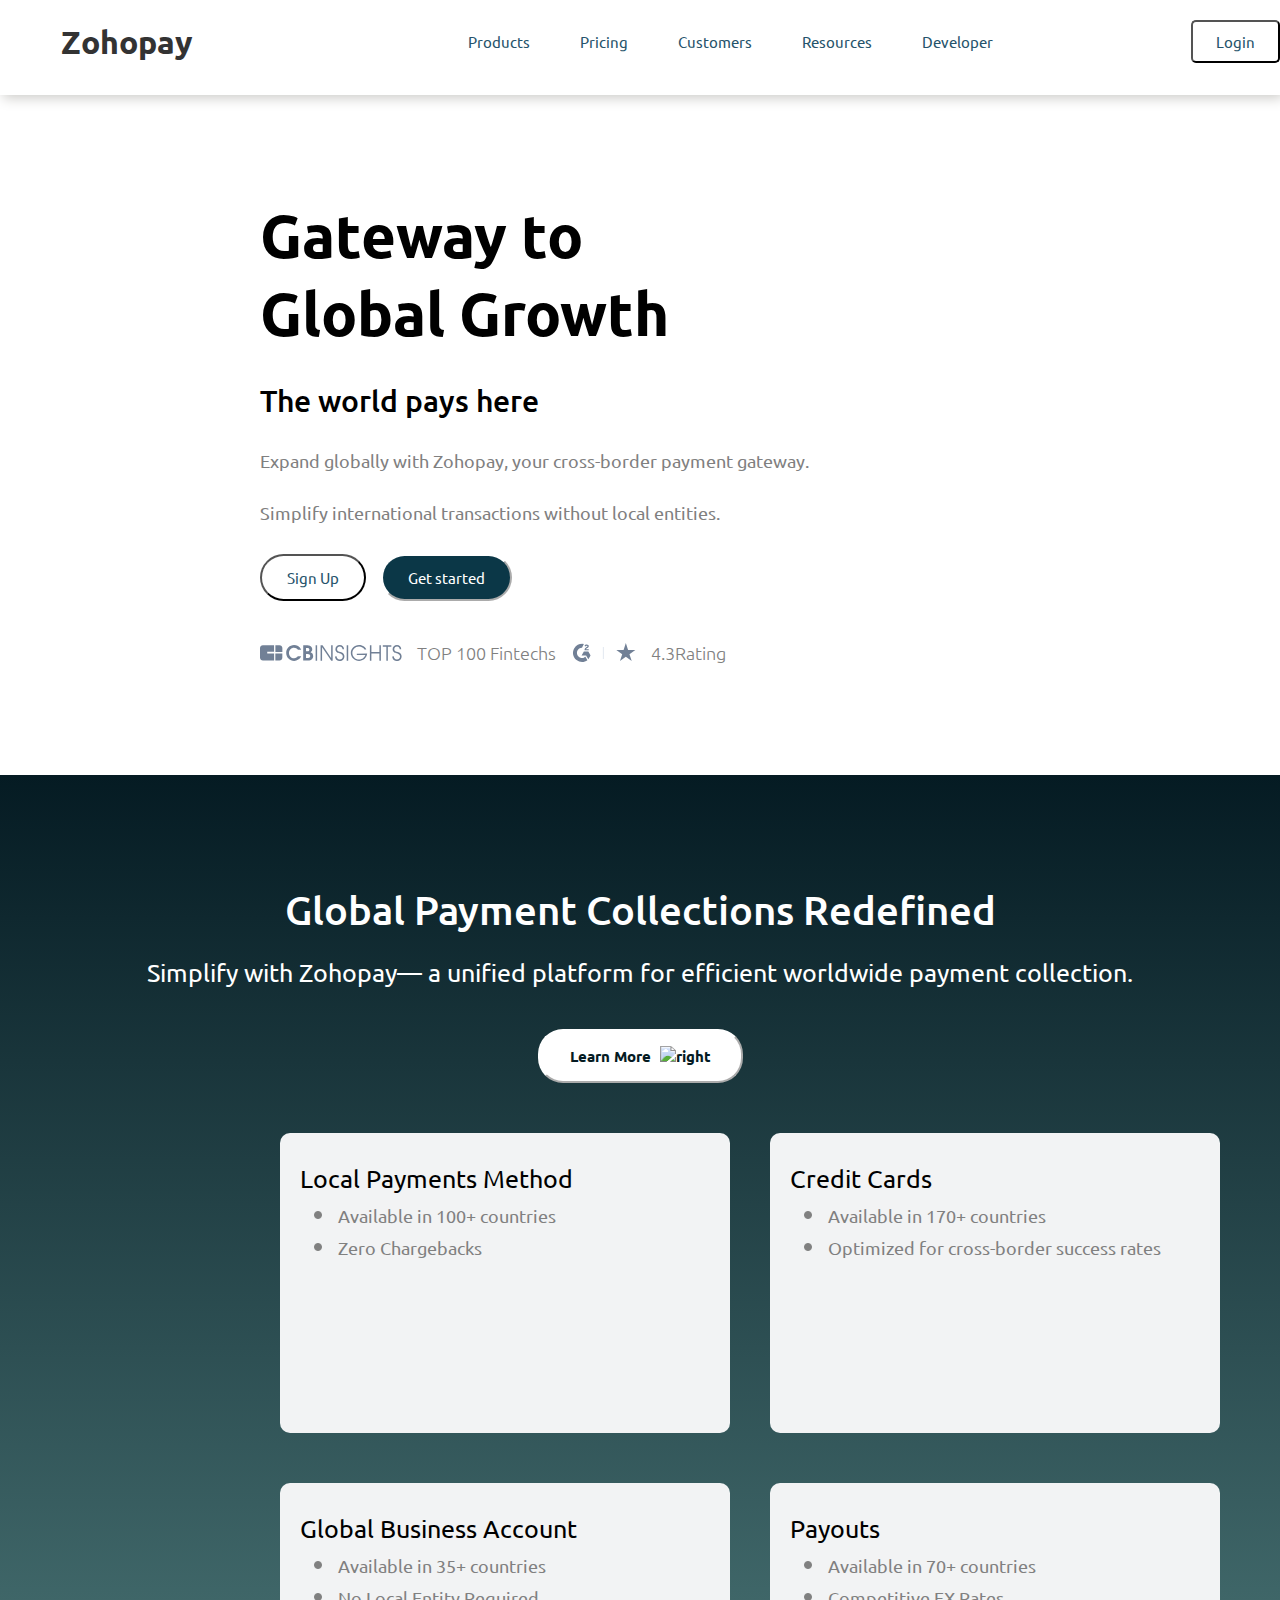
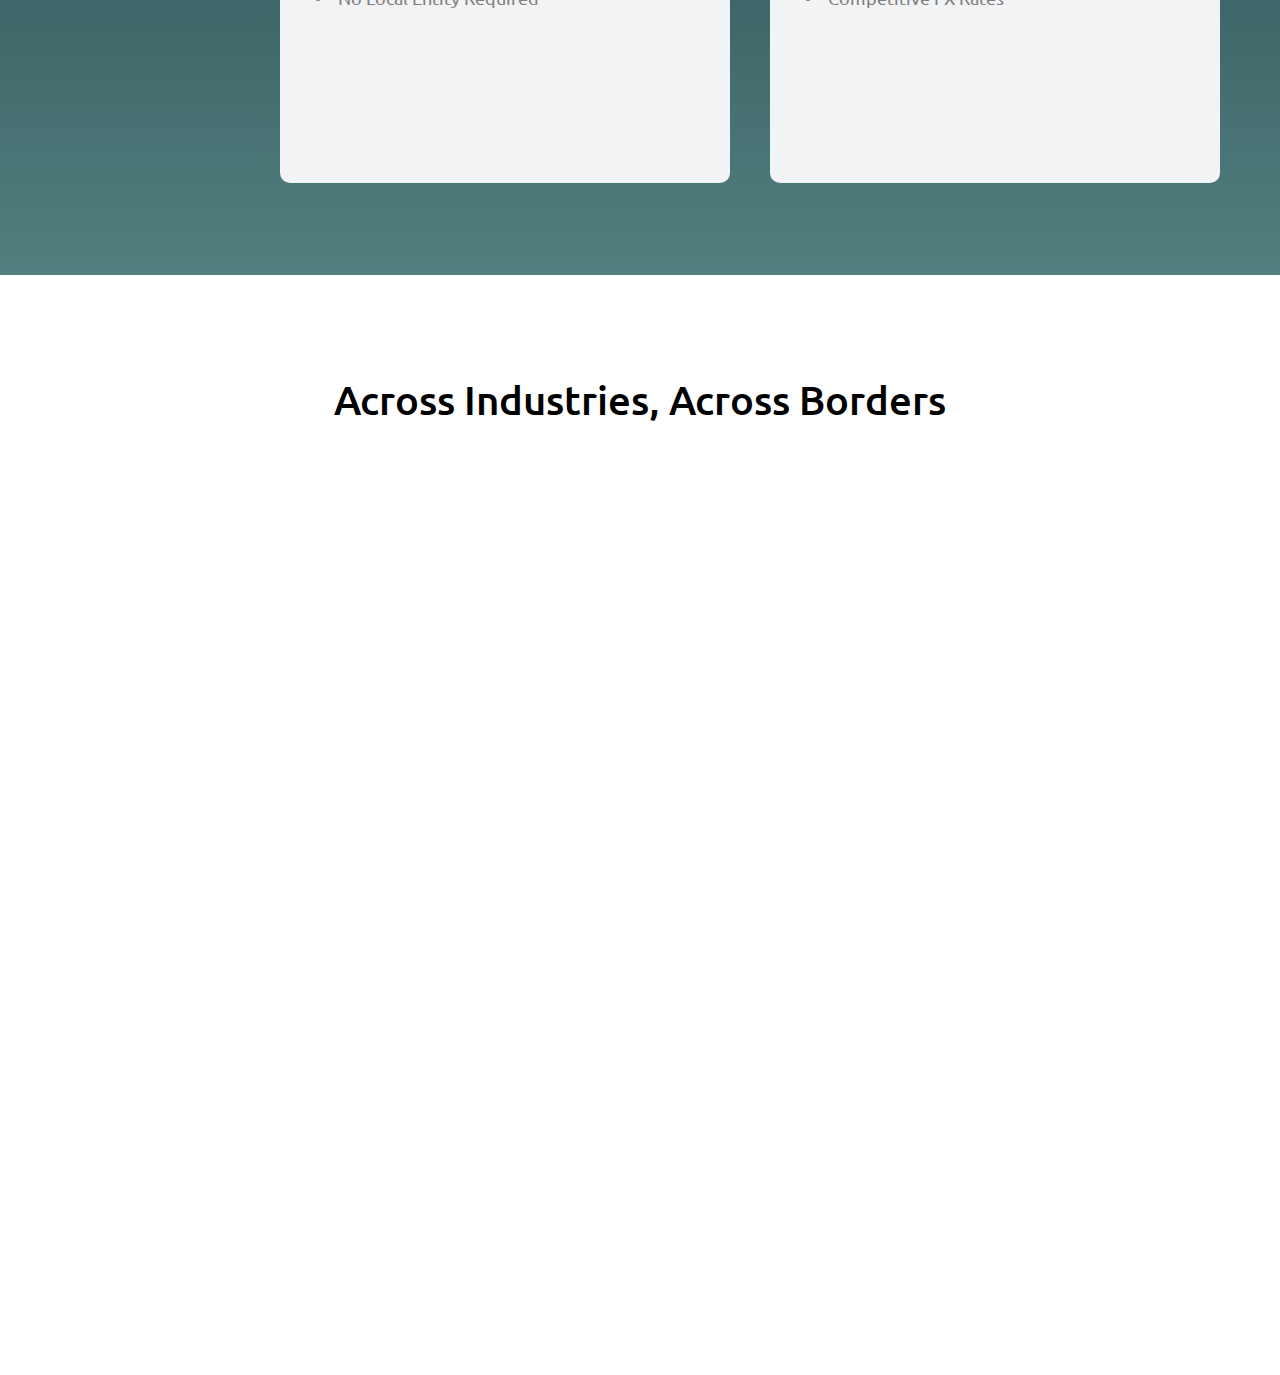
==== index.html @ bcb55368 "Second commit" ====
<!DOCTYPE html>
<html lang="en">
  <head>
    <meta charset="UTF-8" />
    <link rel="stylesheet" href="style.css" />
    <meta name="viewport" content="width=device-width, initial-scale=1.0" />
    <title>Zohopay</title>
    <link rel="icon" href="IMG/Zohopay.png" type="image/icon type" />
  </head>
  <body>
    <!-- navbar -->
    <div class="backgroundheaderindex">
      <div class="container navinline">
        <h1 class="logoname">Zohopay</h1>
        <ul class="navtext">
          <li class="nav_menu"><a href="#">Products</a></li>
          <li class="nav_menu"><a href="#">Pricing</a></li>
          <li class="nav_menu"><a href="Customers.html">Customers</a></li>
          <li class="nav_menu"><a href="#">Resources</a></li>
          <li class="nav_menu"><a href="#">Developer</a></li>
        </ul>
        <div class="aligningbutton">
          <div class="btn-text-center">
            <button type="button" class="loginbutton">Login</button>
          </div>
        </div>
        <div class="aligningcontact">
          <div class="btn-text-center">
            <button type="button" class="contactus1">Contact Us</button>
          </div>
        </div>
      </div>
    </div>
    <!-- hero section  -->
    <div class="heroalign1">
      <div class="mm">
        <div>
          <h1 class="ff">
            Gateway to <br />
            Global Growth
          </h1>
          <div><h3 class="yy">The world pays here</h3></div>
          <div>
            <h3 class="ss">
              Expand globally with Zohopay, your cross-border payment gateway.
            </h3>
          </div>
          <div>
            <h3 class="ss">
              Simplify international transactions without local entities.
            </h3>
          </div>
          <div class="ee">
            <div class="btn-text-center">
              <button type="button" class="loginbutton1">Sign Up</button>
            </div>
            <div class="btn-text-center" id="tt">
              <button type="button" class="contactus2">Get started</button>
            </div>
          </div>
          <div class="rr">
            <img src="IMG/CBI.svg" alt="imagecbi" />
            <h2 class="ll">TOP 100 Fintechs</h2>
            <img src="IMG/star.svg" alt="image" />
            <h5 class="ll">4.3Rating</h5>
          </div>
        </div>
      </div>
    </div>

    <!-- Second page  -->
    <div class="lo">
      <div class="op">
        <h3 class="yy1">Global Payment Collections Redefined</h3>
      </div>
      <div class="op1">
        <h3 class="yy2">
          Simplify with Zohopay— a unified platform for efficient worldwide
          payment collection.
        </h3>
      </div>
      <div class="btn-text-center op2">
        <button type="button" class="contactus3">
          Learn More
          <img
            src="IMG/Right.png"
            alt="right"
            width="12px"
            height="10px"
            style="padding-left: 5px"
          />
        </button>
      </div>
      <div class="mn">
        <div class="qw">
          <h2 class="yt">Local Payments Method</h2>
          <ul class="ds">
            <li class="ss1">
              <img src="IMG/dot.png" alt="dot" width="16px" height="16px" />
              &nbsp;&nbsp;Available in 100+ countries
            </li>
            <li class="ss1">
              <img
                src="IMG/dot.png"
                alt="dot"
                width="16px"
                height="16px"
              />&nbsp;&nbsp;&nbsp;Zero Chargebacks
            </li>
          </ul>
        </div>
        <div class="qw1">
          <h2 class="yt">Credit Cards</h2>
          <ul class="ds">
            <li class="ss1">
              <img src="IMG/dot.png" alt="dot" width="16px" height="16px" />
              &nbsp;&nbsp;Available in 170+ countries
            </li>
            <li class="ss1">
              <img
                src="IMG/dot.png"
                alt="dot"
                width="16px"
                height="16px"
              />&nbsp;&nbsp;&nbsp;Optimized for cross-border success rates
            </li>
          </ul>
        </div>
      </div>
      <div class="mn">
        <div class="qw">
          <h2 class="yt">Global Business Account</h2>
          <ul class="ds">
            <li class="ss1">
              <img src="IMG/dot.png" alt="dot" width="16px" height="16px" />
              &nbsp;&nbsp;Available in 35+ countries
            </li>
            <li class="ss1">
              <img
                src="IMG/dot.png"
                alt="dot"
                width="16px"
                height="16px"
              />&nbsp;&nbsp;&nbsp;No Local Entity Required
            </li>
          </ul>
        </div>
        <div class="qw1">
          <h2 class="yt">Payouts</h2>
          <ul class="ds">
            <li class="ss1">
              <img src="IMG/dot.png" alt="dot" width="16px" height="16px" />
              &nbsp;&nbsp;Available in 70+ countries
            </li>
            <li class="ss1">
              <img
                src="IMG/dot.png"
                alt="dot"
                width="16px"
                height="16px"
              />&nbsp;&nbsp;&nbsp;Competitive FX Rates
            </li>
          </ul>
        </div>
      </div>
    </div>
    <!-- Second page  -->
    <!-- third page  -->
    <div class="lo1">
      <div class="op3">
        <h3 class="yy3">Across Industries, Across Borders</h3>
      </div>
    </div>
  </body>
</html>
---- style.css ----
/* Including the fonts whcih are used in page */
@import url("https://fonts.googleapis.com/css2?family=Kode+Mono:wght@400..700&family=Poppins:ital,wght@0,100;0,200;0,300;0,400;0,500;0,600;0,700;0,800;0,900;1,100;1,200;1,300;1,400;1,500;1,600;1,700;1,800;1,900&family=Ubuntu:ital,wght@0,300;0,400;0,500;0,700;1,300;1,400;1,500;1,700&display=swap");
/* universal style  */
* {
  margin: 0px;
  padding: 0px;
  font-family: "Ubuntu", sans-serif;
}
.container {
  width: 95%;
  margin: auto;
}
/* Nav bar  */
.backgroundheader {
  background-color: #26536b;
  padding-left: 30px;
  padding-top: 20px;
  padding-bottom: 13px;
  padding-right: 30px;
}
.backgroundheaderindex {
  background-color: #ffffff;
  padding-left: 30px;
  padding-top: 20px;
  padding-bottom: 13px;
  padding-right: 30px;
  box-shadow: 3px 3px 12px #cccbc8;
}
.givecol {
  color: #6a859b;
}
.navinline {
  display: flex;
}
.logoname {
  color: #333333;
  padding-top: 2px;
}
.navtext {
  padding-left: 250px;
  margin-top: 11px;
  display: flex;
}
.nav_menu {
  display: inline;
  padding-left: 25px;
  padding-top: px;
  padding-bottom: 25px;
  padding-right: 25px;
  color: white;
}

a {
  color: #26536b;
  text-decoration: none;
  font-size: 15px;
}
a:hover {
  text-decoration: underline;
}
/* login button  */
.loginbutton {
  color: #26536b;
  padding-top: 10px;
  padding-bottom: 10px;
  font-size: 15px;
  border-color: bl;
  padding-left: 23px;
  padding-right: 23px;
  background-color: #ffffff;
  cursor: pointer;
  border-radius: 5px;
}
.loginbutton1 {
  color: #26536b;
  padding-top: 12px;
  padding-bottom: 12px;
  font-size: 15px;
  border-color: bl;
  padding-left: 25px;
  padding-right: 25px;
  background-color: #ffffff;
  cursor: pointer;
  border-radius: 25px;
}
.loginbutton:hover {
  background-color: #ffffff;
  color: #26536b;
}
.btn-text-center {
  text-align: center;
}
/* contact us button */
.contactus {
  color: white;
  padding-top: 10px;
  padding-bottom: 10px;
  font-size: 15px;
  border-color: #ffffff;
  padding-left: 23px;
  padding-right: 23px;
  background-image: linear-gradient(to right, #a5ea13, #2cadc6);
  cursor: pointer;
  border-radius: 5px;
}
.contactus1 {
  color: white;
  padding-top: 10px;
  padding-bottom: 10px;
  font-size: 15px;
  border-color: #ffffff;
  padding-left: 23px;
  padding-right: 23px;
  background-color: #0b3747;
  cursor: pointer;
  border-radius: 5px;
}
.contactus2 {
  color: white;
  padding-top: 12px;
  padding-bottom: 12px;
  font-size: 15px;
  border-color: #ffffff;
  padding-left: 25px;
  padding-right: 25px;
  background-color: #0b3747;
  cursor: pointer;
  border-radius: 25px;
}
.aligningbutton {
  margin-left: 15%;
}
.aligningcontact {
  padding-left: 10px;
}
/* hero page */
.heroalign {
  background-color: #0b3747;
  /* height: 400px; */
  width: 100%;
  display: flex;
  justify-content: space-evenly;
  padding-top: 100px;
}
.mm {
  margin-left: 80px;
  background-color: white;
  display: flex;
}
.ff {
  font-size: 60px;
  font-weight: 520;
}
.lo {
  height: 1100px;
  background-image: linear-gradient(#051b23, #527f7f);
  margin-top: 110px;
}
.lo1 {
  height: 1100px;
  background-image: white;
}
.yy {
  font-weight: 450;
  font-size: 30px;
  margin-top: 30px;
}
.yy1 {
  font-weight: 420;
  font-size: 40px;
  text-align: center;
  color: white;
}
.yy3 {
  font-weight: 420;
  font-size: 40px;
  text-align: center;
  color: 051b23;
}
.yy2 {
  font-weight: 400;
  font-size: 25px;
  text-align: center;
  color: white;
}
.op {
  margin-top: 30px;
  padding-top: 110px;
  height: 50px;
}
.op1 {
  padding-top: 22px;
  height: 50px;
}
.op2 {
  margin-top: 22px;
}
.op3 {
  padding-top: 100px;
  height: 50px;
}
.contactus3 {
  color: #051b23;
  padding-top: 15px;
  padding-bottom: 15px;
  font-size: 15px;
  border-color: #ffffff;
  padding-left: 30px;
  padding-right: 30px;
  background-color: white;
  font-weight: 600;
  cursor: pointer;
  border-radius: 25px;
}
.ss {
  font-weight: 400;
  font-size: 18px;
  margin-top: 30px;
  color: grey;
}

.ee {
  display: flex;
  margin-top: 30px;
}
.rr {
  display: flex;
  margin-top: 40px;
}
#tt {
  margin-left: 15px;
}
.ll {
  font-weight: 300;
  font-size: 18px;
  margin-left: 15px;
  margin-right: 15px;
  color: grey;
}

.heroalign1 {
  background-color: white;
  margin-top: 100px;
  margin-left: 180px;
  margin-right: 200px;
}

#herotext {
  font-size: 40px;
  color: white;
  font-weight: 500;
}
#herotext1 {
  font-size: 40px;
  color: black;
  font-weight: 500;
}
#heronext {
  font-size: 20px;
  color: white;

  font-weight: 300;
}
.Apibutton {
  color: #26536b;
  padding-top: 10px;
  padding-bottom: 10px;
  font-size: 15px;
  border-color: #ffffff;
  /* border-radius: 2px;
  border-color: white; */
  padding-left: 23px;
  padding-right: 23px;
  background-color: white;
  cursor: pointer;
  border-radius: 5px;
}
.hero2 {
  background-color: EDF8FC;
}
.qw {
  height: 300px;
  width: 450px;
  margin-left: 280px;
  background-color: #f2f3f4;
  border-radius: 10px;
}
.qw1 {
  height: 300px;
  width: 450px;
  margin-left: 40px;
  background-color: #f2f3f4;
  border-radius: 10px;
}
.yt {
  margin-left: 20px;
  padding-top: 30px;
  font-weight: 400;
  font-size: 25px;
}
.ds {
  padding-left: 30px;
  list-style-type: none;
}
.ss1 {
  font-weight: 400;
  font-size: 18px;
  margin-top: 10px;
  color: grey;
}
.mn {
  margin-top: 50px;
  display: flex;
}
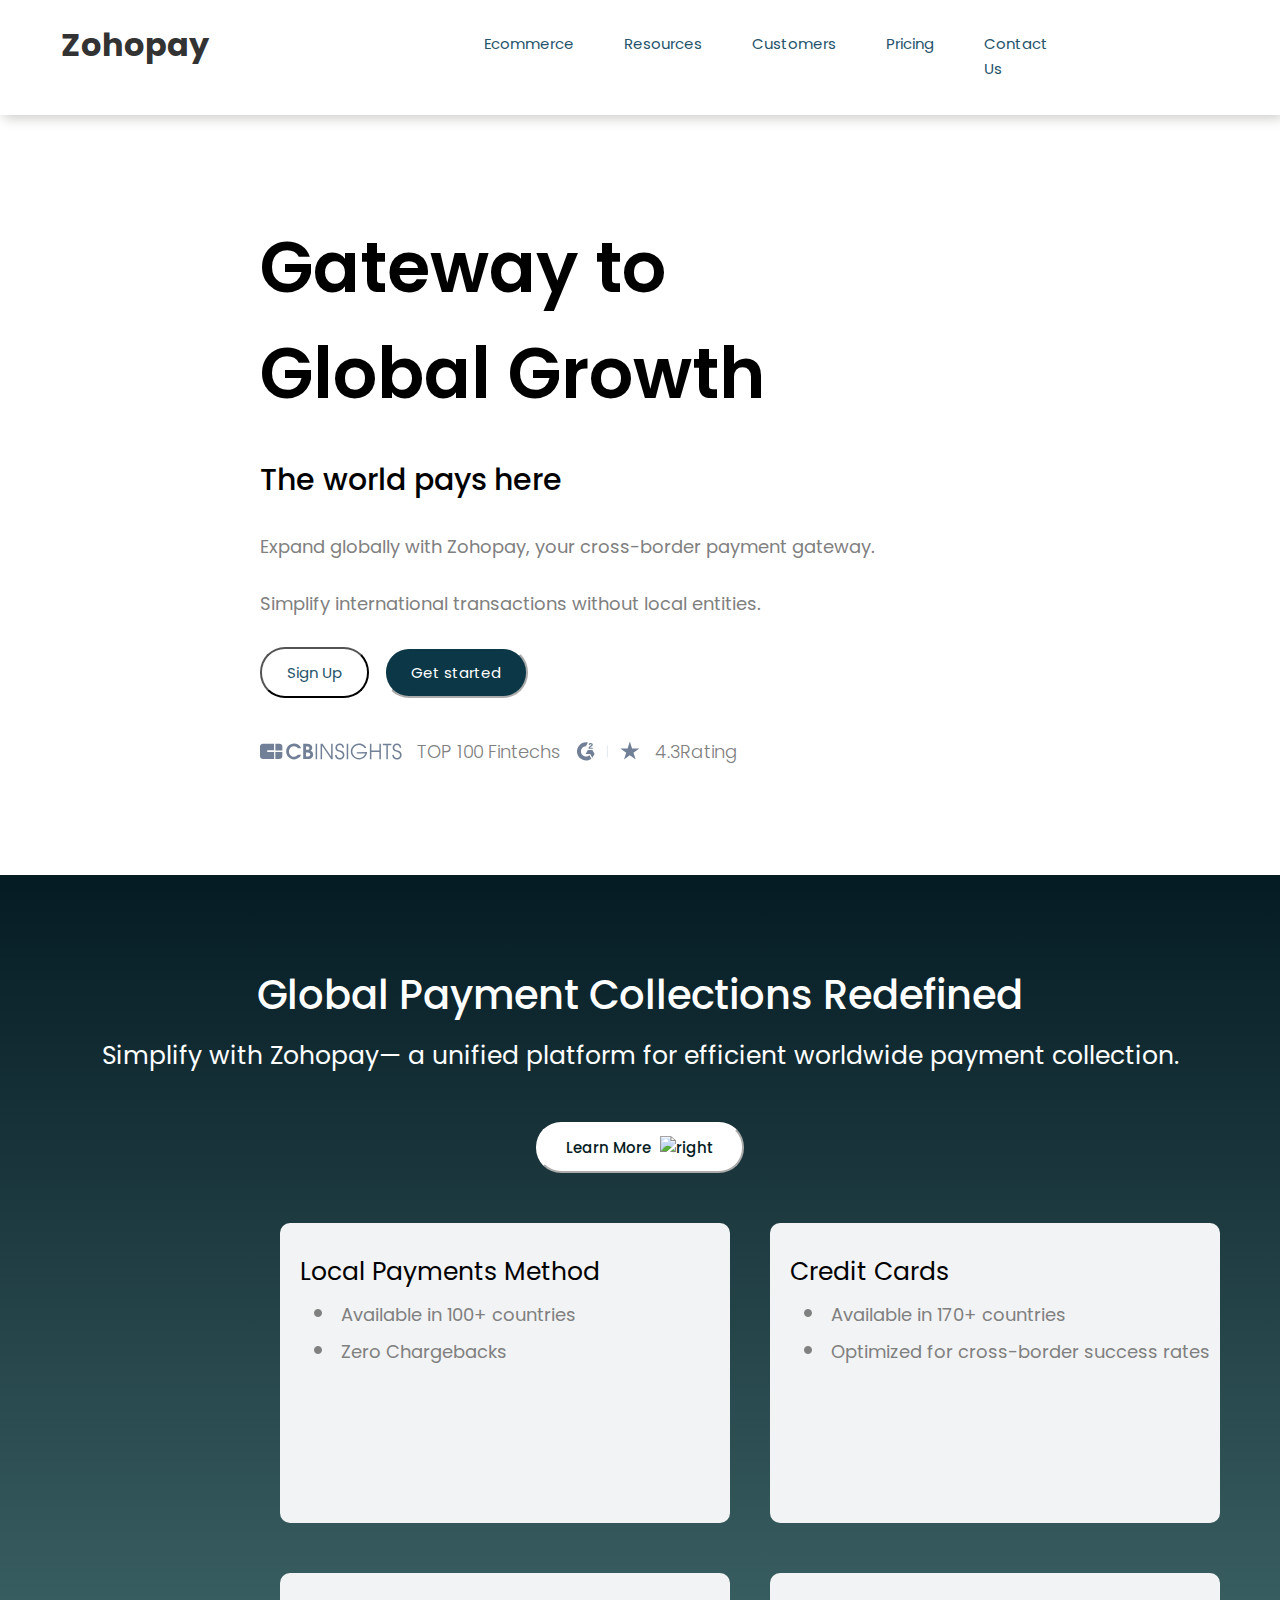
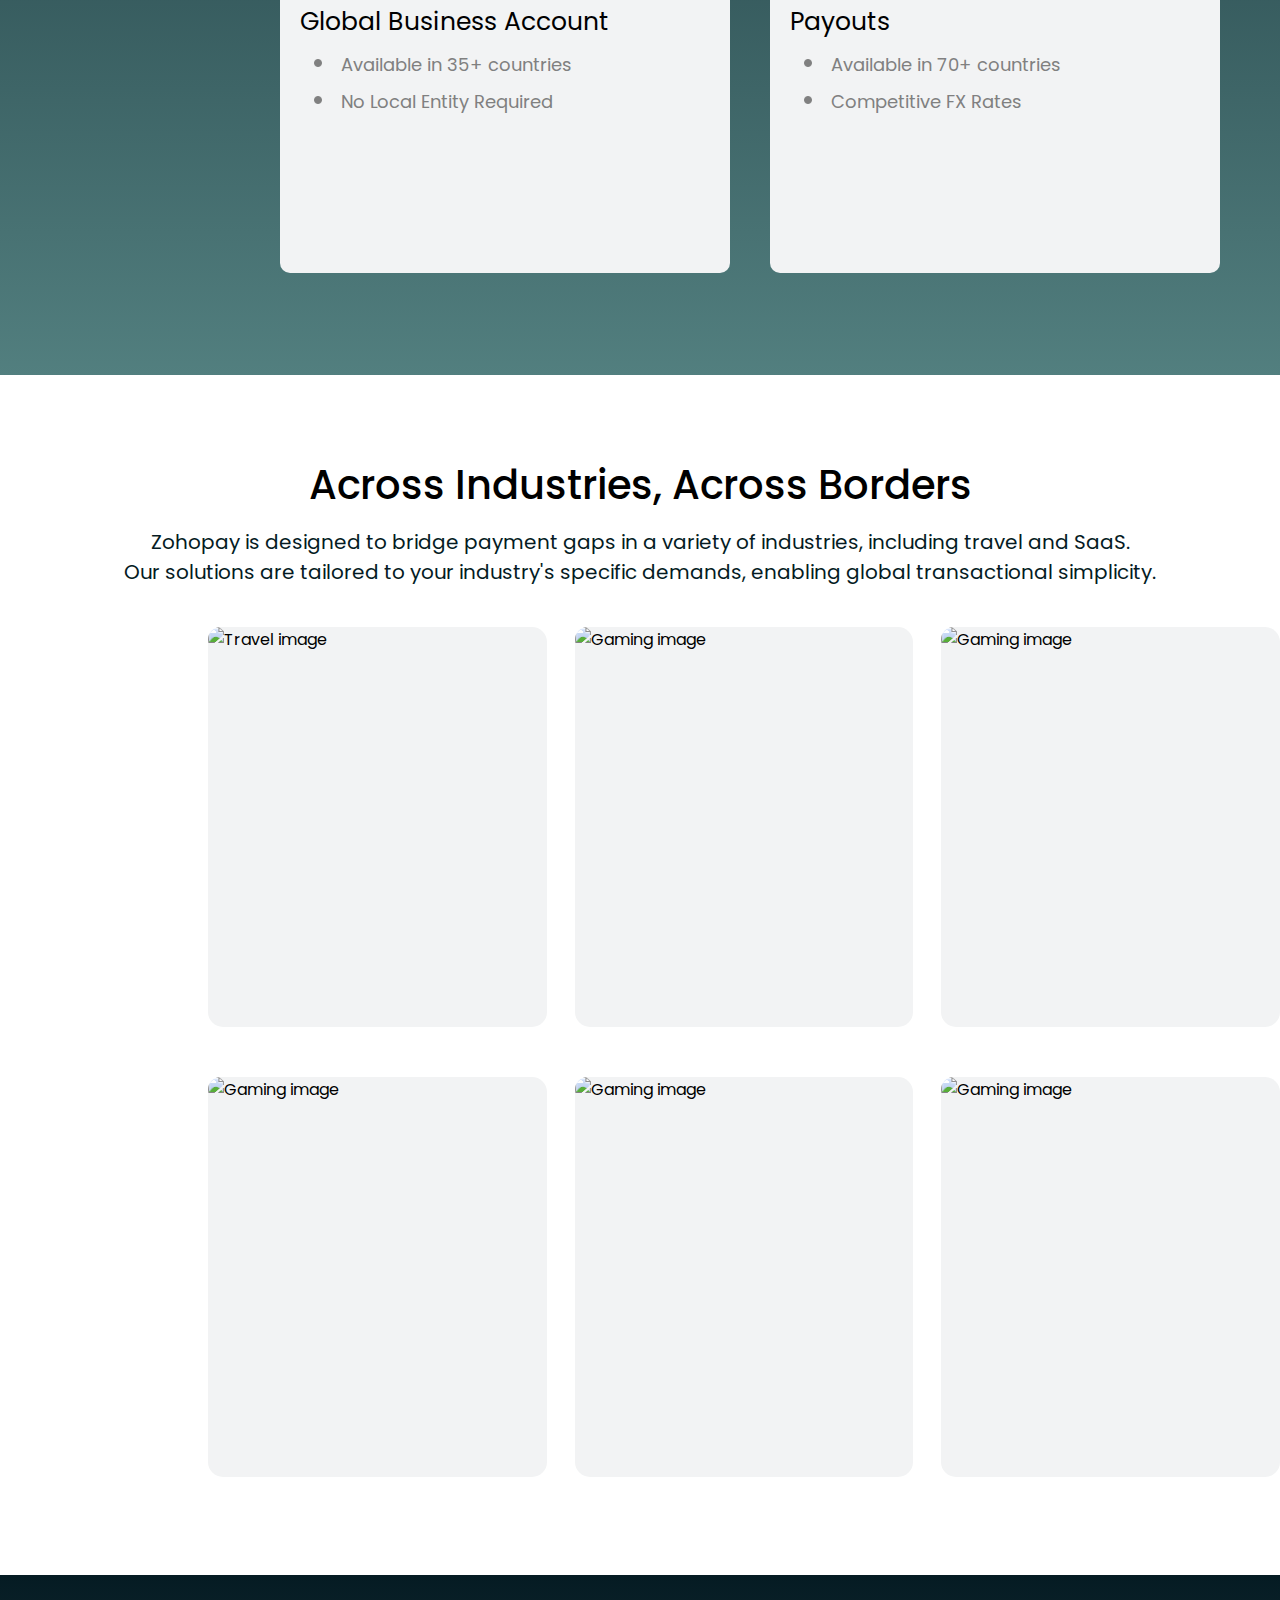
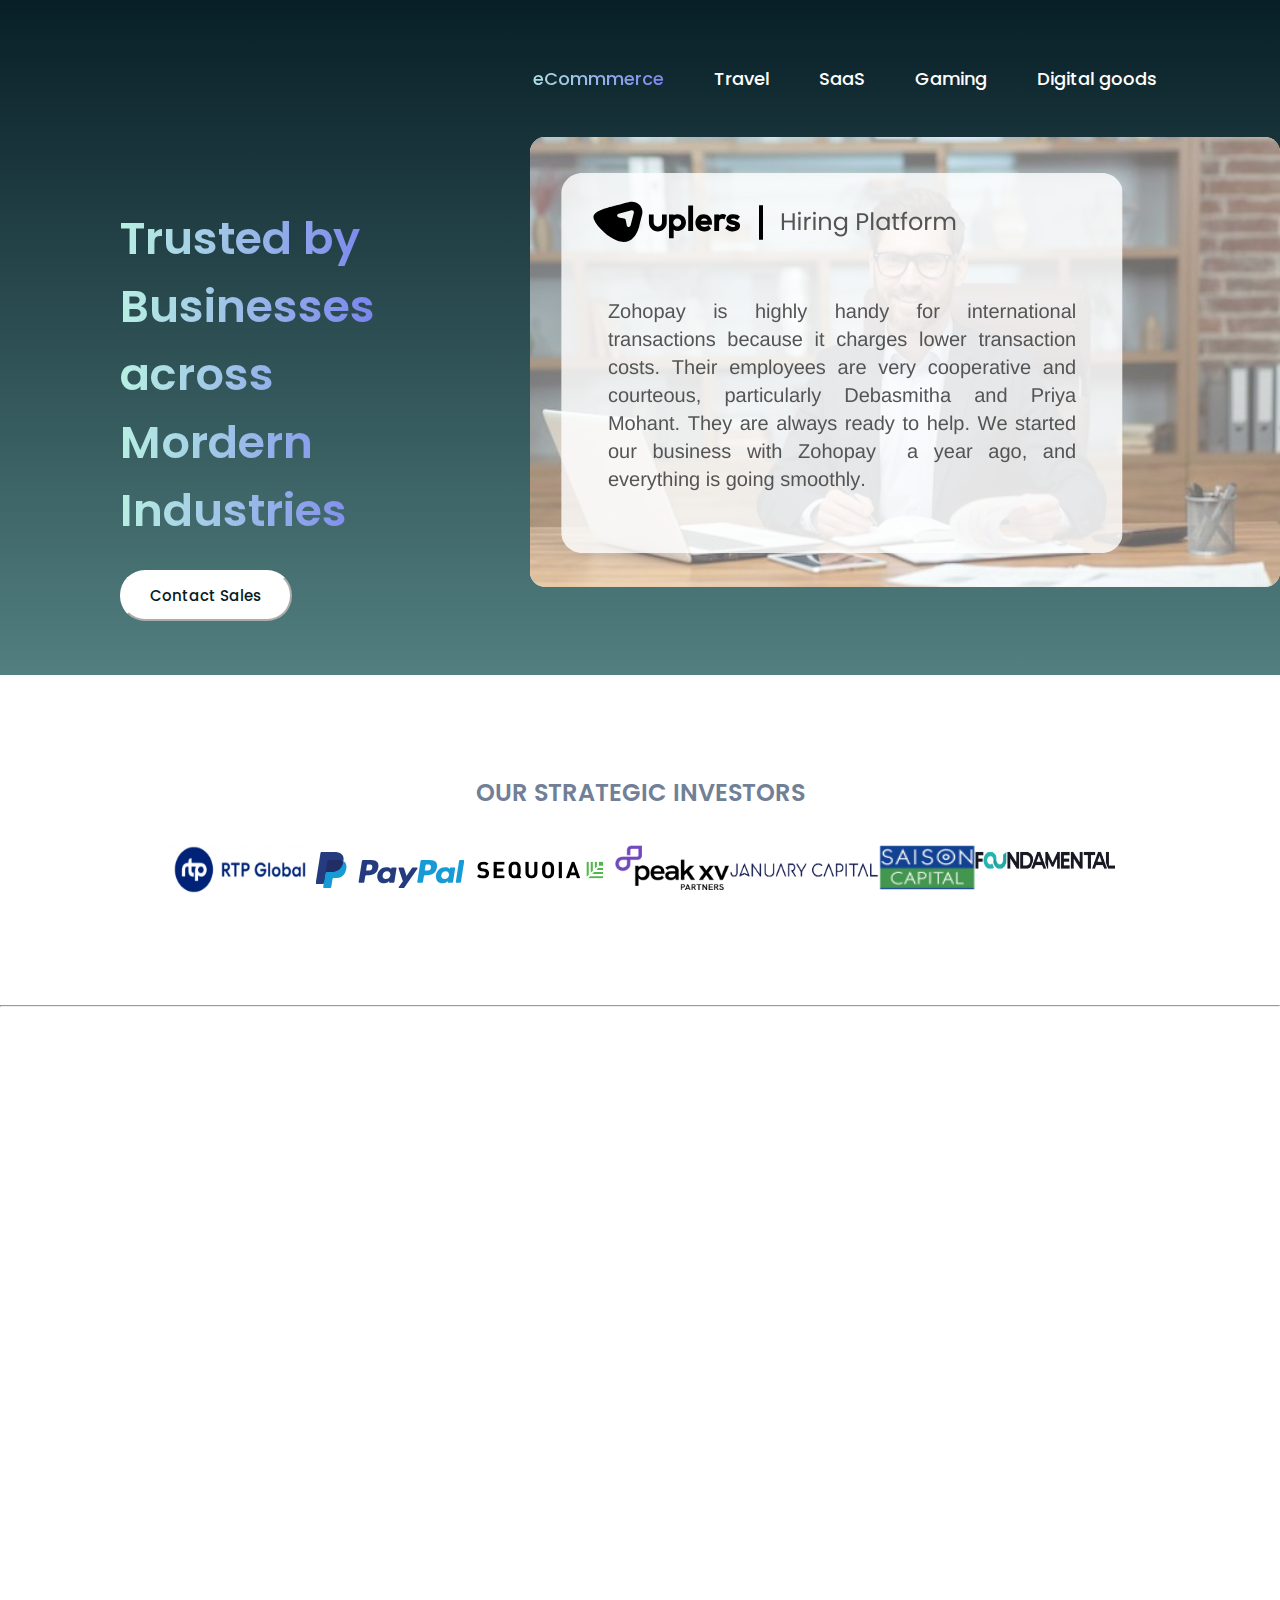
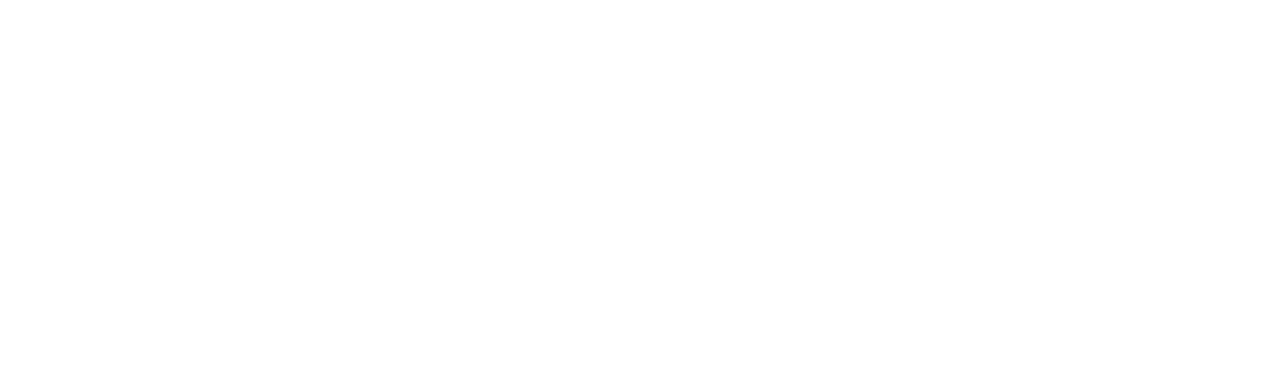
==== commit d70f3dde: "Last to footer update" ====
--- a/index.html
+++ b/index.html
@@ -2,9 +2,11 @@
 <html lang="en">
   <head>
     <meta charset="UTF-8" />
+    <!-- adding style sheet  -->
     <link rel="stylesheet" href="style.css" />
     <meta name="viewport" content="width=device-width, initial-scale=1.0" />
     <title>Zohopay</title>
+    <!-- adding icon to the title  -->
     <link rel="icon" href="IMG/Zohopay.png" type="image/icon type" />
   </head>
   <body>
@@ -13,24 +15,20 @@
       <div class="container navinline">
         <h1 class="logoname">Zohopay</h1>
         <ul class="navtext">
-          <li class="nav_menu"><a href="#">Products</a></li>
+          <li class="nav_menu"><a href="#">Ecommerce</a></li>
+          <li class="nav_menu"><a href="#">Resources</a></li>
+          <li class="nav_menu"><a href="Customers.html">Customers</a></li>
           <li class="nav_menu"><a href="#">Pricing</a></li>
-          <li class="nav_menu"><a href="Customers.html">Customers</a></li>
-          <li class="nav_menu"><a href="#">Resources</a></li>
-          <li class="nav_menu"><a href="#">Developer</a></li>
+          <li class="nav_menu"><a href="#">Contact Us</a></li>
         </ul>
         <div class="aligningbutton">
           <div class="btn-text-center">
-            <button type="button" class="loginbutton">Login</button>
-          </div>
-        </div>
-        <div class="aligningcontact">
-          <div class="btn-text-center">
-            <button type="button" class="contactus1">Contact Us</button>
-          </div>
-        </div>
-      </div>
-    </div>
+            <button type="button" class="loginbutton">LOGIN</button>
+          </div>
+        </div>
+      </div>
+    </div>
+    <!-- navbar  -->
     <!-- hero section  -->
     <div class="heroalign1">
       <div class="mm">
@@ -67,7 +65,7 @@
         </div>
       </div>
     </div>
-
+    <!-- hero section  -->
     <!-- Second page  -->
     <div class="lo">
       <div class="op">
@@ -91,6 +89,7 @@
           />
         </button>
       </div>
+      <!-- first card  -->
       <div class="mn">
         <div class="qw">
           <h2 class="yt">Local Payments Method</h2>
@@ -109,6 +108,7 @@
             </li>
           </ul>
         </div>
+        <!-- second card  -->
         <div class="qw1">
           <h2 class="yt">Credit Cards</h2>
           <ul class="ds">
@@ -127,6 +127,7 @@
           </ul>
         </div>
       </div>
+      <!-- third card  -->
       <div class="mn">
         <div class="qw">
           <h2 class="yt">Global Business Account</h2>
@@ -145,6 +146,7 @@
             </li>
           </ul>
         </div>
+        <!-- fourth card  -->
         <div class="qw1">
           <h2 class="yt">Payouts</h2>
           <ul class="ds">
@@ -170,6 +172,113 @@
       <div class="op3">
         <h3 class="yy3">Across Industries, Across Borders</h3>
       </div>
+      <div class="op1">
+        <h3 class="yp2">
+          Zohopay is designed to bridge payment gaps in a variety of industries,
+          including travel and SaaS. <br />
+          Our solutions are tailored to your industry's specific demands,
+          enabling global transactional simplicity.
+        </h3>
+      </div>
+      <!-- 1st card  -->
+      <div class="mn1">
+        <div class="qw3">
+          <img
+            src="IMG/Travel.png"
+            alt="Travel image"
+            style="border-radius: 15px"
+          />
+        </div>
+        <!-- second card  -->
+        <div class="qw3">
+          <img
+            src="IMG/Gaming.png"
+            alt="Gaming image"
+            style="border-radius: 15px"
+          />
+        </div>
+        <!-- third card  -->
+        <div class="qw3">
+          <img
+            src="IMG/Girl.png"
+            alt="Gaming image"
+            style="border-radius: 15px"
+          />
+        </div>
+      </div>
+      <div class="mn1">
+        <div class="qw3">
+          <img
+            src="IMG/Phone.png"
+            alt="Gaming image"
+            style="border-radius: 15px"
+          />
+        </div>
+        <!-- second card  -->
+        <div class="qw3">
+          <img
+            src="IMG/Headphones.png"
+            alt="Gaming image"
+            style="border-radius: 15px"
+          />
+        </div>
+        <!-- third card  -->
+        <div class="qw3">
+          <img
+            src="IMG/Digital.png"
+            alt="Gaming image"
+            style="border-radius: 15px"
+          />
+        </div>
+      </div>
+    </div>
+    <!-- third page -->
+    <!-- fourth page  -->
+    <div class="lo2">
+      <div class="klm">
+        <div class="pdme">
+          <h2 class="jjh gradient-text">Trusted by</h2>
+          <h2 class="jjh gradient-text">Businesses across</h2>
+          <h2 class="jjh gradient-text">Mordern Industries</h2>
+          <br />
+          <div id="tt1">
+            <button type="button" class="contactus3">Contact Sales</button>
+          </div>
+        </div>
+        <div>
+          <ul class="navtext1">
+            <li class="nav_menu1 gradient-text">eCommmerce</li>
+            <li class="nav_menu1">Travel</li>
+            <li class="nav_menu1">SaaS</li>
+            <li class="nav_menu1">Gaming</li>
+            <li class="nav_menu1">Digital goods</li>
+          </ul>
+          <div class="qw4">
+            <img
+              src="IMG/Subheading.png"
+              alt="Gaming image"
+              style="border-radius: 15px"
+            />
+          </div>
+        </div>
+      </div>
+    </div>
+
+    <!-- fourth page  -->
+    <div class="lo1">
+      <div class="yty">
+        <h2 class="trt">OUR STRATEGIC INVESTORS</h2>
+      </div>
+      <div class="tyu">
+        <img src="IMG/1..png" alt="first" width="150px" height="50px" />
+        <img src="IMG/2..svg" alt="second" width="150px" height="50px" />
+        <img src="IMG/3..svg" alt="third" width="150px" height="50px" />
+        <img src="IMG/4..png" alt="fourth" width="130px" height="45px" />
+        <img src="IMG/5..png" alt="fifth" width="150px" height="50px" />
+        <img src="IMG/6..png" alt="sixth" width="110px" height="45px" />
+        <img src="IMG/7..png" alt="seventh" width="140px" height="30px" />
+      </div>
+      <hr />
     </div>
   </body>
 </html>
--- a/style.css
+++ b/style.css
@@ -4,7 +4,7 @@
 * {
   margin: 0px;
   padding: 0px;
-  font-family: "Ubuntu", sans-serif;
+  font-family: "poppins", sans-serif;
 }
 .container {
   width: 95%;
@@ -22,7 +22,7 @@
   background-color: #ffffff;
   padding-left: 30px;
   padding-top: 20px;
-  padding-bottom: 13px;
+  padding-bottom: 9px;
   padding-right: 30px;
   box-shadow: 3px 3px 12px #cccbc8;
 }
@@ -34,19 +34,28 @@
 }
 .logoname {
   color: #333333;
-  padding-top: 2px;
+  padding-top: 1px;
 }
 .navtext {
   padding-left: 250px;
   margin-top: 11px;
   display: flex;
 }
+.navtext1 {
+  padding-left: 98px;
+  display: flex;
+}
 .nav_menu {
   display: inline;
-  padding-left: 25px;
-  padding-top: px;
-  padding-bottom: 25px;
-  padding-right: 25px;
+  padding: 0px 25px 25px 25px;
+  font-weight: 400;
+  color: white;
+}
+.nav_menu1 {
+  display: inline;
+  padding: 0px 25px 0px 25px;
+  font-weight: 500;
+  font-size: 18px;
   color: white;
 }
 
@@ -56,17 +65,18 @@
   font-size: 15px;
 }
 a:hover {
-  text-decoration: underline;
+  text-decoration: none;
+  color: grey;
 }
 /* login button  */
 .loginbutton {
   color: #26536b;
-  padding-top: 10px;
-  padding-bottom: 10px;
+  padding-top: 8px;
+  padding-bottom: 8px;
   font-size: 15px;
   border-color: bl;
-  padding-left: 23px;
-  padding-right: 23px;
+  padding-left: 20px;
+  padding-right: 20px;
   background-color: #ffffff;
   cursor: pointer;
   border-radius: 5px;
@@ -127,11 +137,20 @@
   cursor: pointer;
   border-radius: 25px;
 }
+.contactus3 {
+  color: #0b3747;
+  padding: 12px 25px 12px 5px;
+  font-size: 15px;
+  border-color: #ffffff;
+  background-color: white;
+  cursor: pointer;
+  border-radius: 25px;
+}
 .aligningbutton {
-  margin-left: 15%;
+  margin-left: 20%;
 }
 .aligningcontact {
-  padding-left: 10px;
+  padding-left: 15px;
 }
 /* hero page */
 .heroalign {
@@ -148,8 +167,8 @@
   display: flex;
 }
 .ff {
-  font-size: 60px;
-  font-weight: 520;
+  font-size: 70px;
+  font-weight: 600;
 }
 .lo {
   height: 1100px;
@@ -157,7 +176,11 @@
   margin-top: 110px;
 }
 .lo1 {
-  height: 1100px;
+  height: 1200px;
+  background-image: white;
+}
+.lo2 {
+  height: 1200px;
   background-image: white;
 }
 .yy {
@@ -183,9 +206,15 @@
   text-align: center;
   color: white;
 }
+.yp2 {
+  font-weight: 400;
+  font-size: 20px;
+  text-align: center;
+  color: #051b23;
+}
 .op {
-  margin-top: 30px;
-  padding-top: 110px;
+  margin-top: 10px;
+  padding-top: 90px;
   height: 50px;
 }
 .op1 {
@@ -193,22 +222,22 @@
   height: 50px;
 }
 .op2 {
-  margin-top: 22px;
+  margin-top: 35px;
 }
 .op3 {
-  padding-top: 100px;
+  padding-top: 80px;
   height: 50px;
 }
 .contactus3 {
   color: #051b23;
-  padding-top: 15px;
-  padding-bottom: 15px;
-  font-size: 15px;
-  border-color: #ffffff;
-  padding-left: 30px;
-  padding-right: 30px;
+  padding-top: 12px;
+  padding-bottom: 12px;
+  font-size: 15px;
+  border-color: #ffffff;
+  padding-left: 28px;
+  padding-right: 28px;
   background-color: white;
-  font-weight: 600;
+  font-weight: 500;
   cursor: pointer;
   border-radius: 25px;
 }
@@ -230,6 +259,7 @@
 #tt {
   margin-left: 15px;
 }
+
 .ll {
   font-weight: 300;
   font-size: 18px;
@@ -292,6 +322,21 @@
   background-color: #f2f3f4;
   border-radius: 10px;
 }
+.qw3 {
+  height: 400px;
+  width: 350px;
+  margin-left: 28px;
+  background-color: #f2f3f4;
+  border-radius: 15px;
+}
+.qw4 {
+  height: 450px;
+  width: 750px;
+  margin-left: 120px;
+  margin-top: 45px;
+  background-color: #f2f3f4;
+  border-radius: 15px;
+}
 .yt {
   margin-left: 20px;
   padding-top: 30px;
@@ -312,3 +357,49 @@
   margin-top: 50px;
   display: flex;
 }
+.mn1 {
+  margin-top: 50px;
+  display: flex;
+  margin-left: 180px;
+}
+
+.lo2 {
+  height: 700px;
+  background-image: linear-gradient(#051b23, #527f7f);
+}
+.klm {
+  display: flex;
+  padding: 90px 0px 0px 0px;
+  margin-left: 120px;
+}
+.pdme {
+  padding-top: 140px;
+}
+.jjh {
+  font-size: 45px;
+  font-weight: 600;
+}
+.gradient-text {
+  background-image: linear-gradient(to right, #b8f0e3, #7275ef);
+  -webkit-background-clip: text;
+  background-clip: text;
+  color: transparent;
+}
+.lo1 {
+  height: 1200px;
+  background-image: white;
+}
+.yty {
+  text-align: center;
+  color: #718096;
+  margin-top: 100px;
+}
+.trt {
+  font-weight: 600;
+}
+.tyu {
+  display: flex;
+  justify-content: space-between;
+  margin: 35px 150px 110px 150px;
+  padding: 0px 15px 0px 15px;
+}
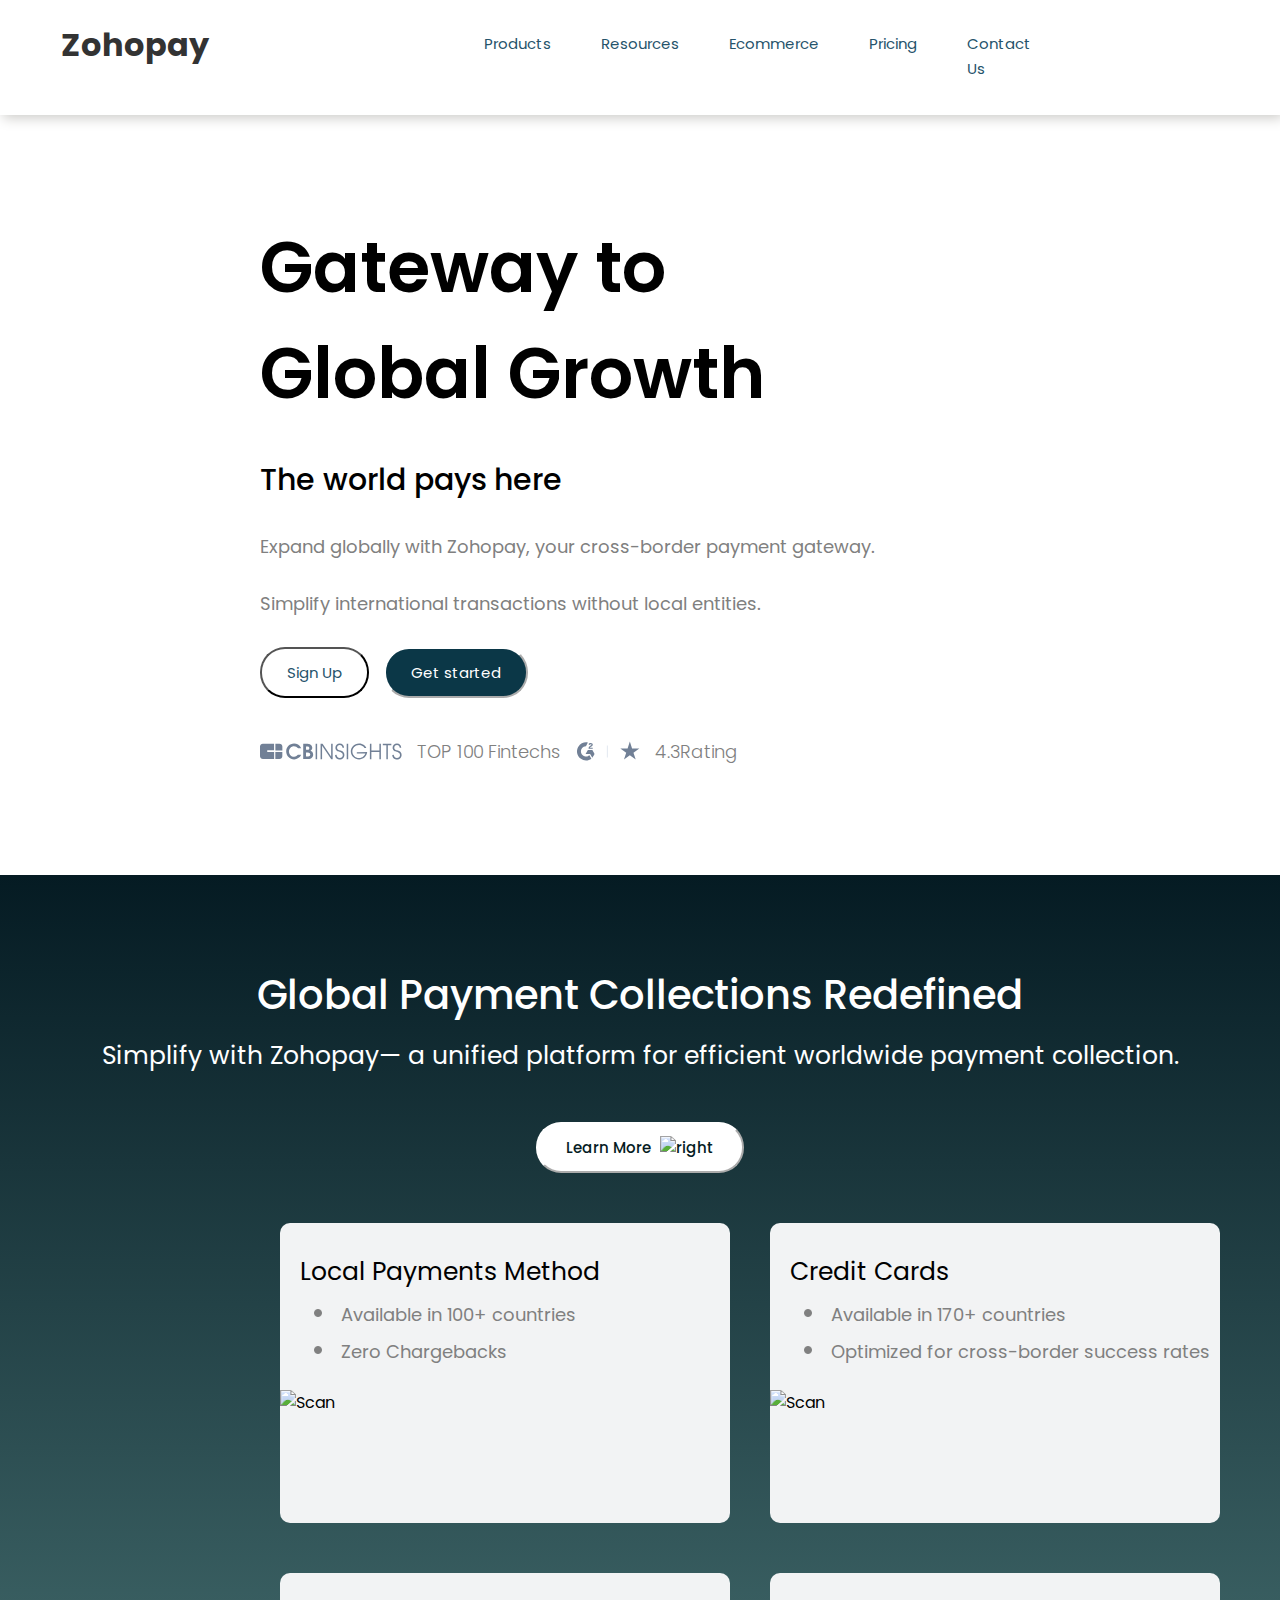
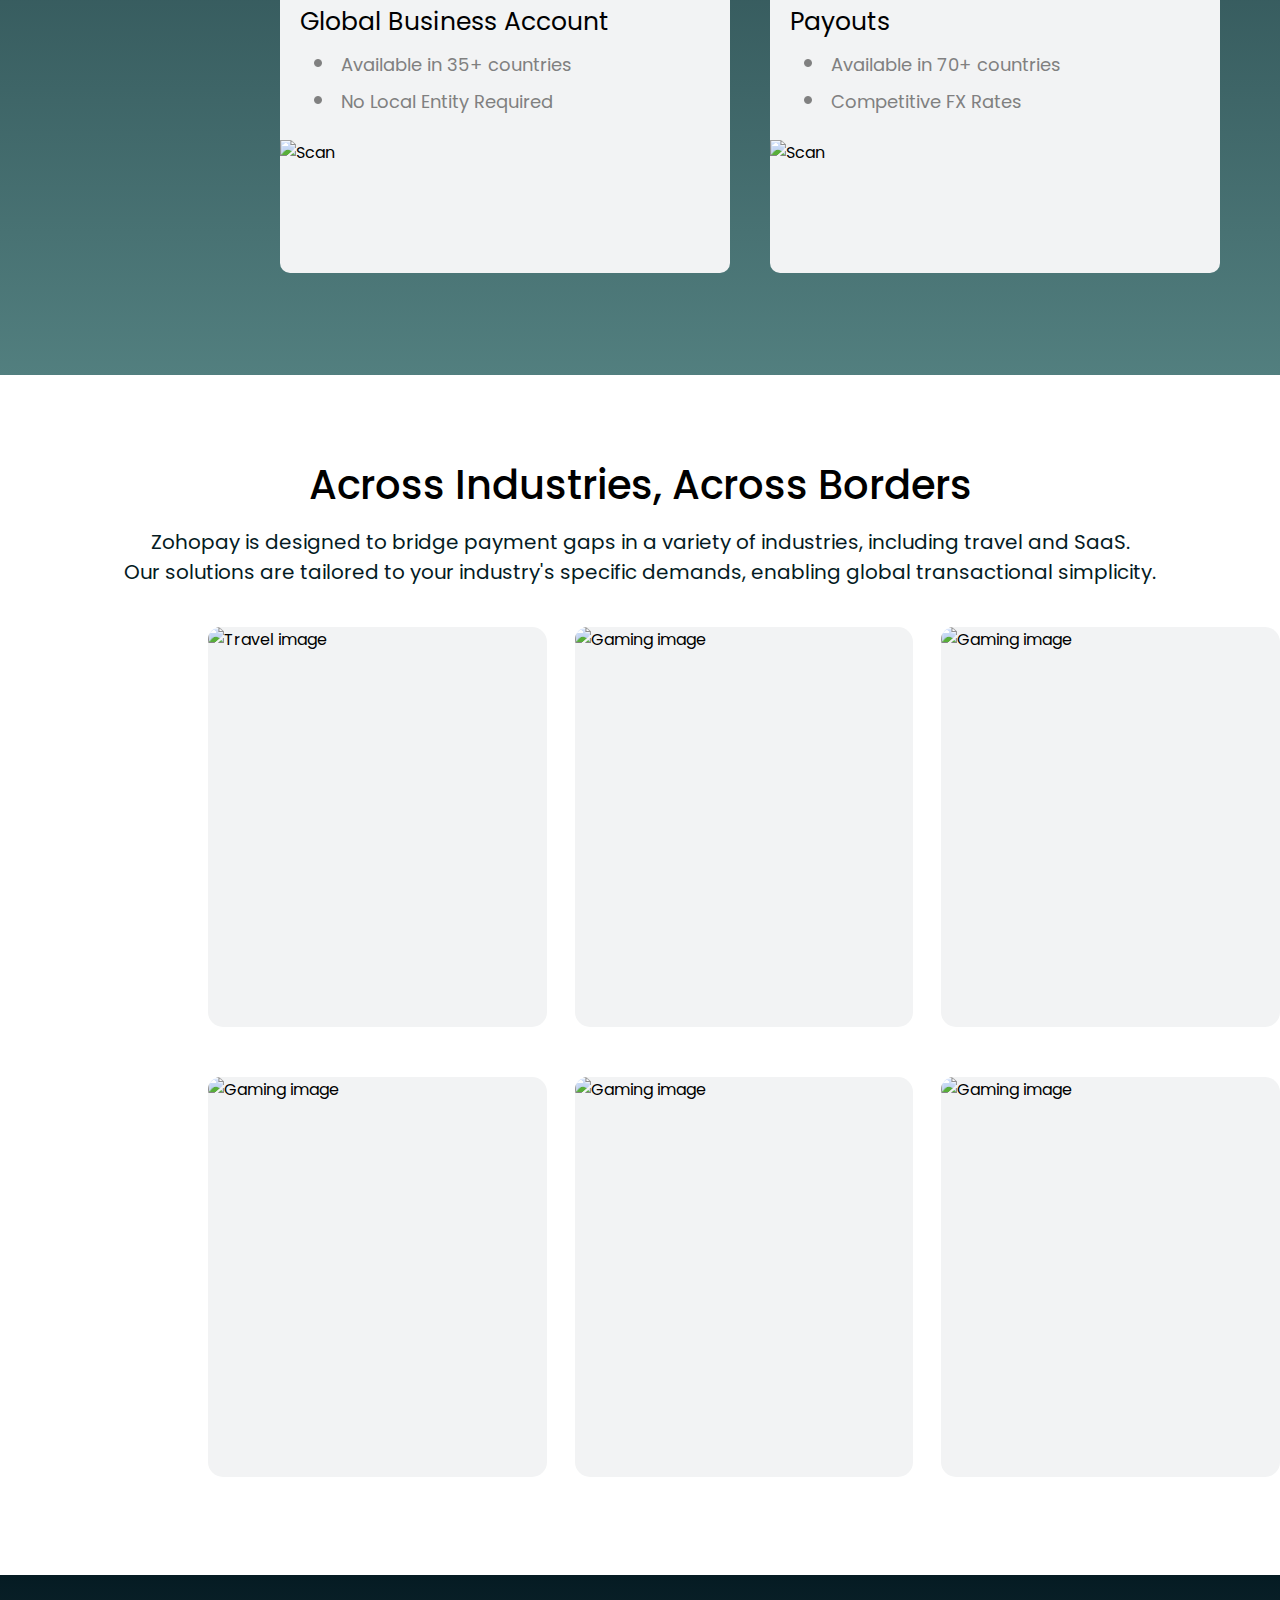
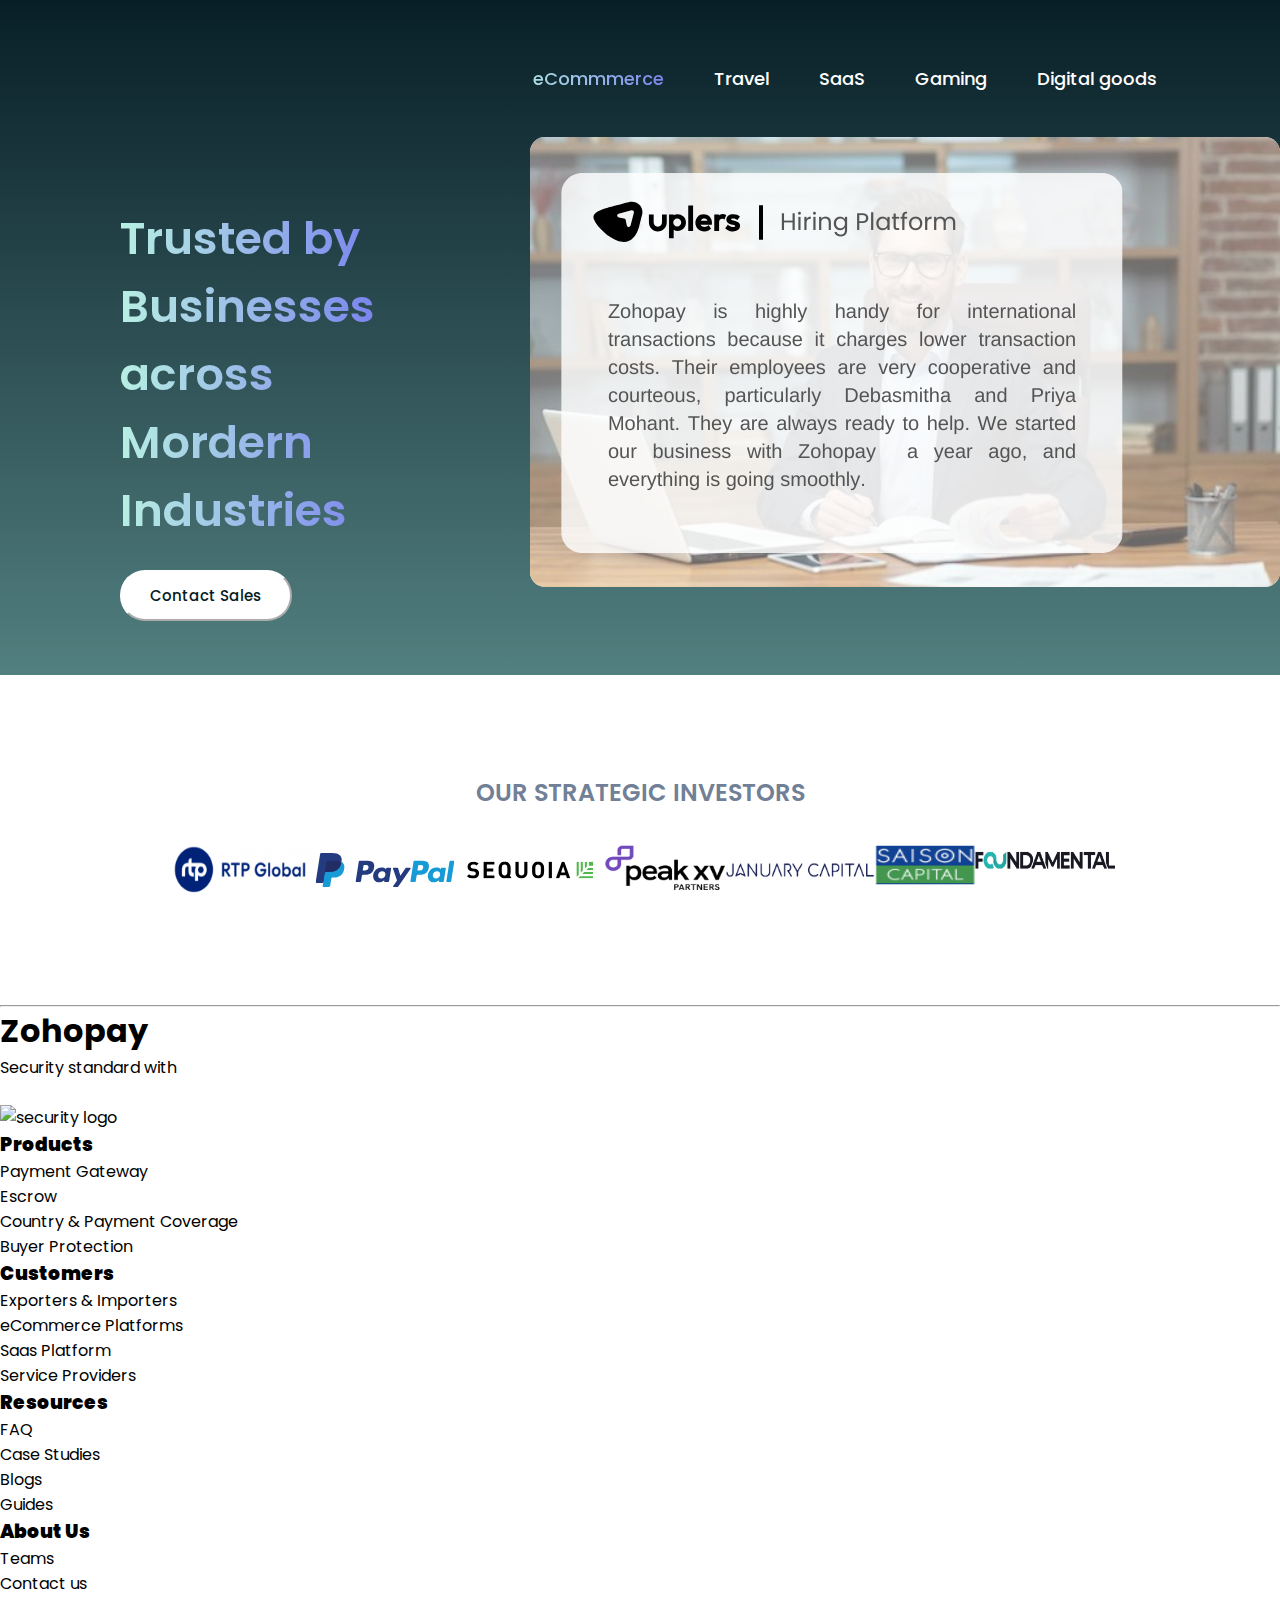
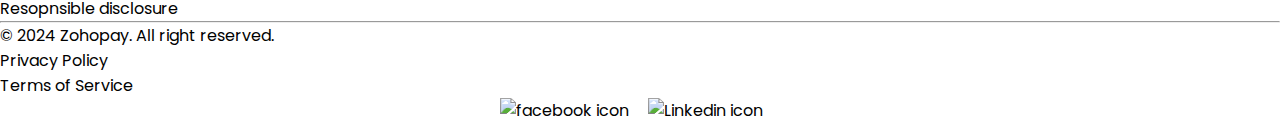
==== commit e249a8bc: "added footer to multi pages" ====
--- a/index.html
+++ b/index.html
@@ -15,11 +15,21 @@
       <div class="container navinline">
         <h1 class="logoname">Zohopay</h1>
         <ul class="navtext">
-          <li class="nav_menu"><a href="#">Ecommerce</a></li>
-          <li class="nav_menu"><a href="#">Resources</a></li>
-          <li class="nav_menu"><a href="Customers.html">Customers</a></li>
-          <li class="nav_menu"><a href="#">Pricing</a></li>
-          <li class="nav_menu"><a href="#">Contact Us</a></li>
+          <li class="nav_menu">
+            <a class="yrt" href="index.html">Products</a>
+          </li>
+          <li class="nav_menu">
+            <a class="yrt" href="resource.html">Resources</a>
+          </li>
+          <li class="nav_menu">
+            <a class="yrt" href="ecommerce.html">Ecommerce</a>
+          </li>
+          <li class="nav_menu">
+            <a class="yrt" href="pricing.html">Pricing</a>
+          </li>
+          <li class="nav_menu">
+            <a class="yrt" href="contactus.html">Contact Us</a>
+          </li>
         </ul>
         <div class="aligningbutton">
           <div class="btn-text-center">
@@ -107,6 +117,8 @@
               />&nbsp;&nbsp;&nbsp;Zero Chargebacks
             </li>
           </ul>
+          <br />
+          <img src="IMG/Scan.png" alt="Scan" class="imgb shadow-left-right" />
         </div>
         <!-- second card  -->
         <div class="qw1">
@@ -125,6 +137,8 @@
               />&nbsp;&nbsp;&nbsp;Optimized for cross-border success rates
             </li>
           </ul>
+          <br />
+          <img src="IMG/Cred.png" alt="Scan" class="imgb shadow-left-right" />
         </div>
       </div>
       <!-- third card  -->
@@ -145,6 +159,8 @@
               />&nbsp;&nbsp;&nbsp;No Local Entity Required
             </li>
           </ul>
+          <br />
+          <img src="IMG/Collections.png" alt="Scan" class="imgc shadow-left" />
         </div>
         <!-- fourth card  -->
         <div class="qw1">
@@ -163,6 +179,8 @@
               />&nbsp;&nbsp;&nbsp;Competitive FX Rates
             </li>
           </ul>
+          <br />
+          <img src="IMG/Payout.png" alt="Scan" class="imgc shadow-left" />
         </div>
       </div>
     </div>
@@ -264,21 +282,79 @@
       </div>
     </div>
 
-    <!-- fourth page  -->
-    <div class="lo1">
+    <!-- footer  -->
+    <div class="lo5">
       <div class="yty">
         <h2 class="trt">OUR STRATEGIC INVESTORS</h2>
       </div>
       <div class="tyu">
         <img src="IMG/1..png" alt="first" width="150px" height="50px" />
-        <img src="IMG/2..svg" alt="second" width="150px" height="50px" />
+        <img src="IMG/2..svg" alt="second" width="140px" height="50px" />
         <img src="IMG/3..svg" alt="third" width="150px" height="50px" />
-        <img src="IMG/4..png" alt="fourth" width="130px" height="45px" />
+        <img src="IMG/4..png" alt="fourth" width="120px" height="45px" />
         <img src="IMG/5..png" alt="fifth" width="150px" height="50px" />
-        <img src="IMG/6..png" alt="sixth" width="110px" height="45px" />
+        <img src="IMG/6..png" alt="sixth" width="100px" height="40px" />
         <img src="IMG/7..png" alt="seventh" width="140px" height="30px" />
       </div>
       <hr />
-    </div>
+      <div class="ghg">
+        <div>
+          <h1 class="logoname1">Zohopay</h1>
+          <p class="ssd">Security standard with</p>
+          <br />
+          <img
+            src="IMG/Palo-Alto-Logo-Vector.svg-.png"
+            alt="security logo"
+            width="110px"
+            height="25px"
+          />
+        </div>
+        <div class="hy">
+          <h3><b>Products</b></h3>
+          <p class="ssd">Payment Gateway</p>
+          <p class="ssd">Escrow</p>
+          <p class="ssd">Country & Payment Coverage</p>
+          <p class="ssd">Buyer Protection</p>
+        </div>
+        <div class="hy1">
+          <h3><b>Customers</b></h3>
+          <p class="ssd">Exporters & Importers</p>
+          <p class="ssd">eCommerce Platforms</p>
+          <p class="ssd">Saas Platform</p>
+          <p class="ssd">Service Providers</p>
+        </div>
+        <div class="hy2">
+          <h3><b>Resources</b></h3>
+          <p class="ssd">FAQ</p>
+          <p class="ssd">Case Studies</p>
+          <p class="ssd">Blogs</p>
+          <p class="ssd">Guides</p>
+        </div>
+        <div class="hy3">
+          <h3><b>About Us</b></h3>
+          <p class="ssd">Teams</p>
+          <p class="ssd">Contact us</p>
+          <p class="ssd">Resopnsible disclosure</p>
+        </div>
+      </div>
+
+      <hr />
+      <div class="ghg1">
+        <p>© 2024 Zohopay. All right reserved.</p>
+        <p class="dd">Privacy Policy</p>
+        <p class="dd">Terms of Service</p>
+        <img
+          src="IMG/facebook.svg"
+          alt="facebook icon"
+          style="padding-left: 500px"
+        />
+        <img
+          src="IMG/linkedin.svg"
+          alt="Linkedin icon"
+          style="padding-left: 15px"
+        />
+      </div>
+    </div>
+    <!-- footer  -->
   </body>
 </html>
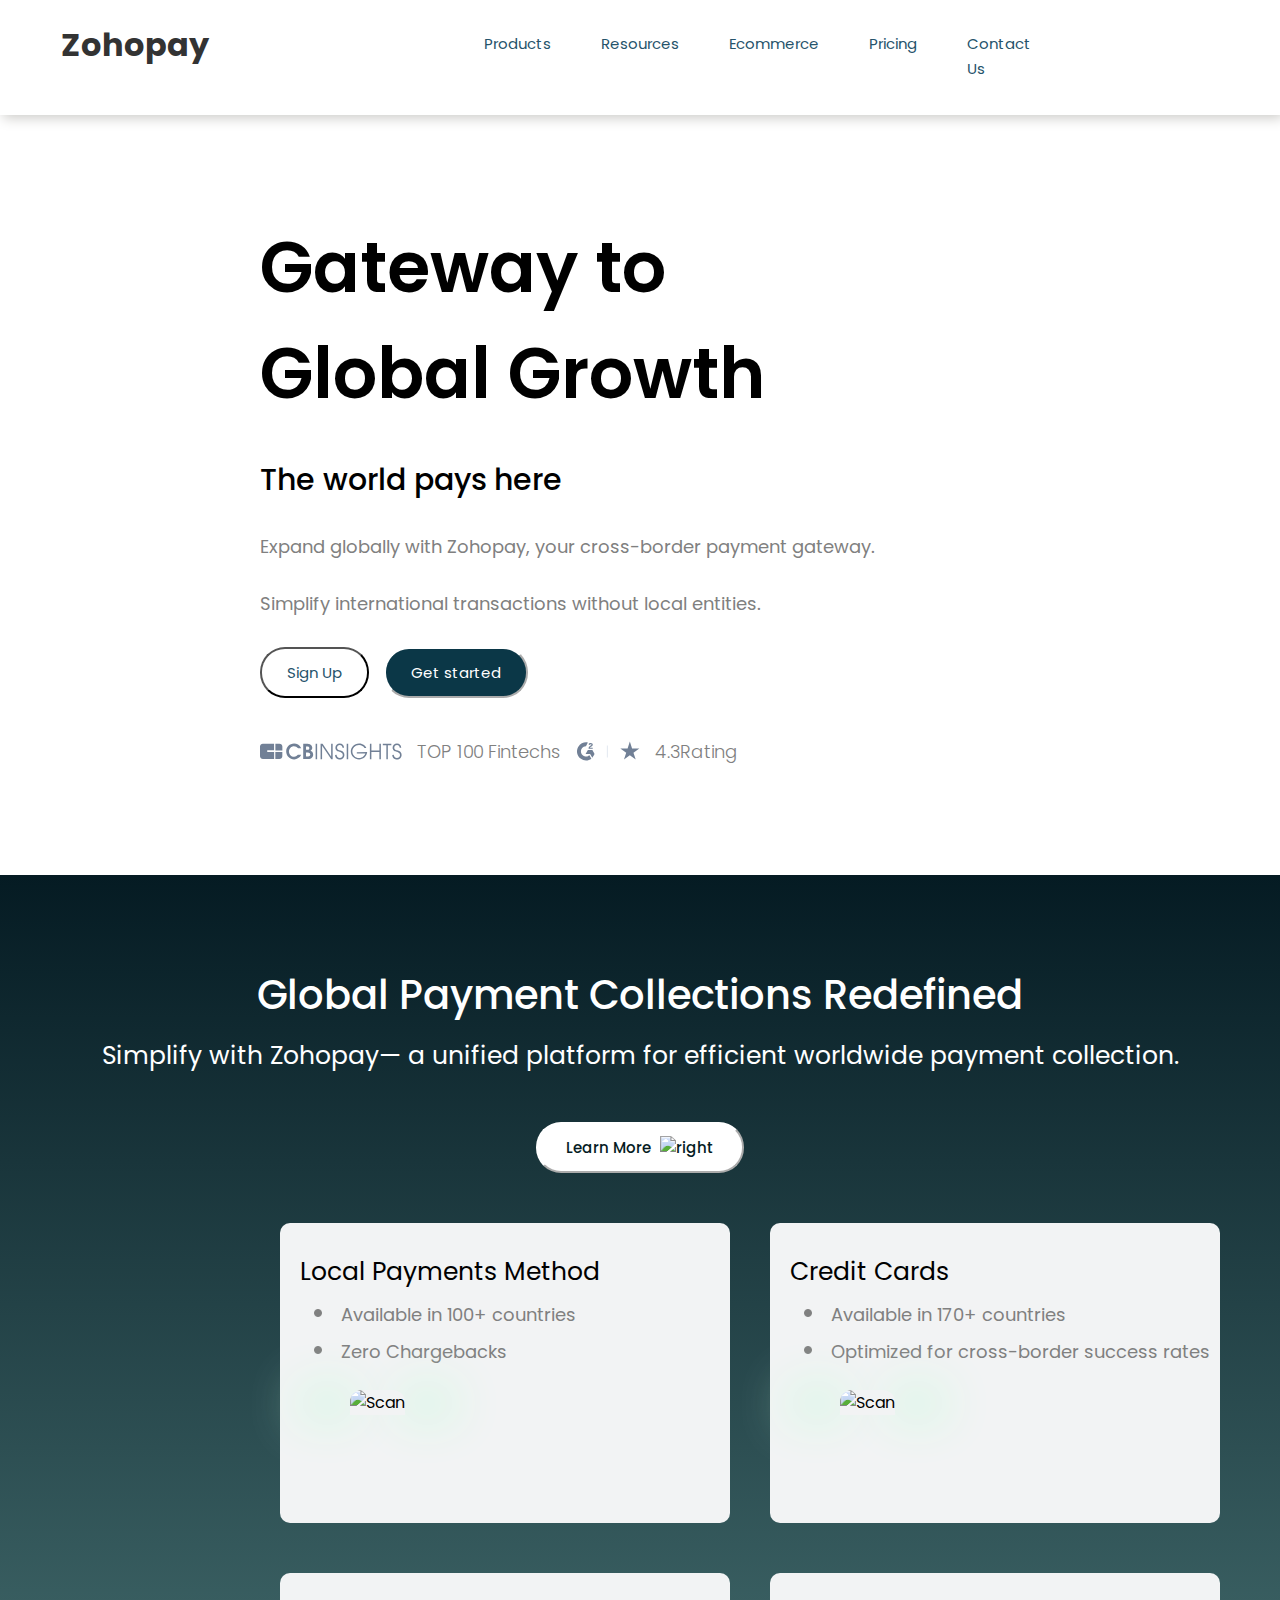
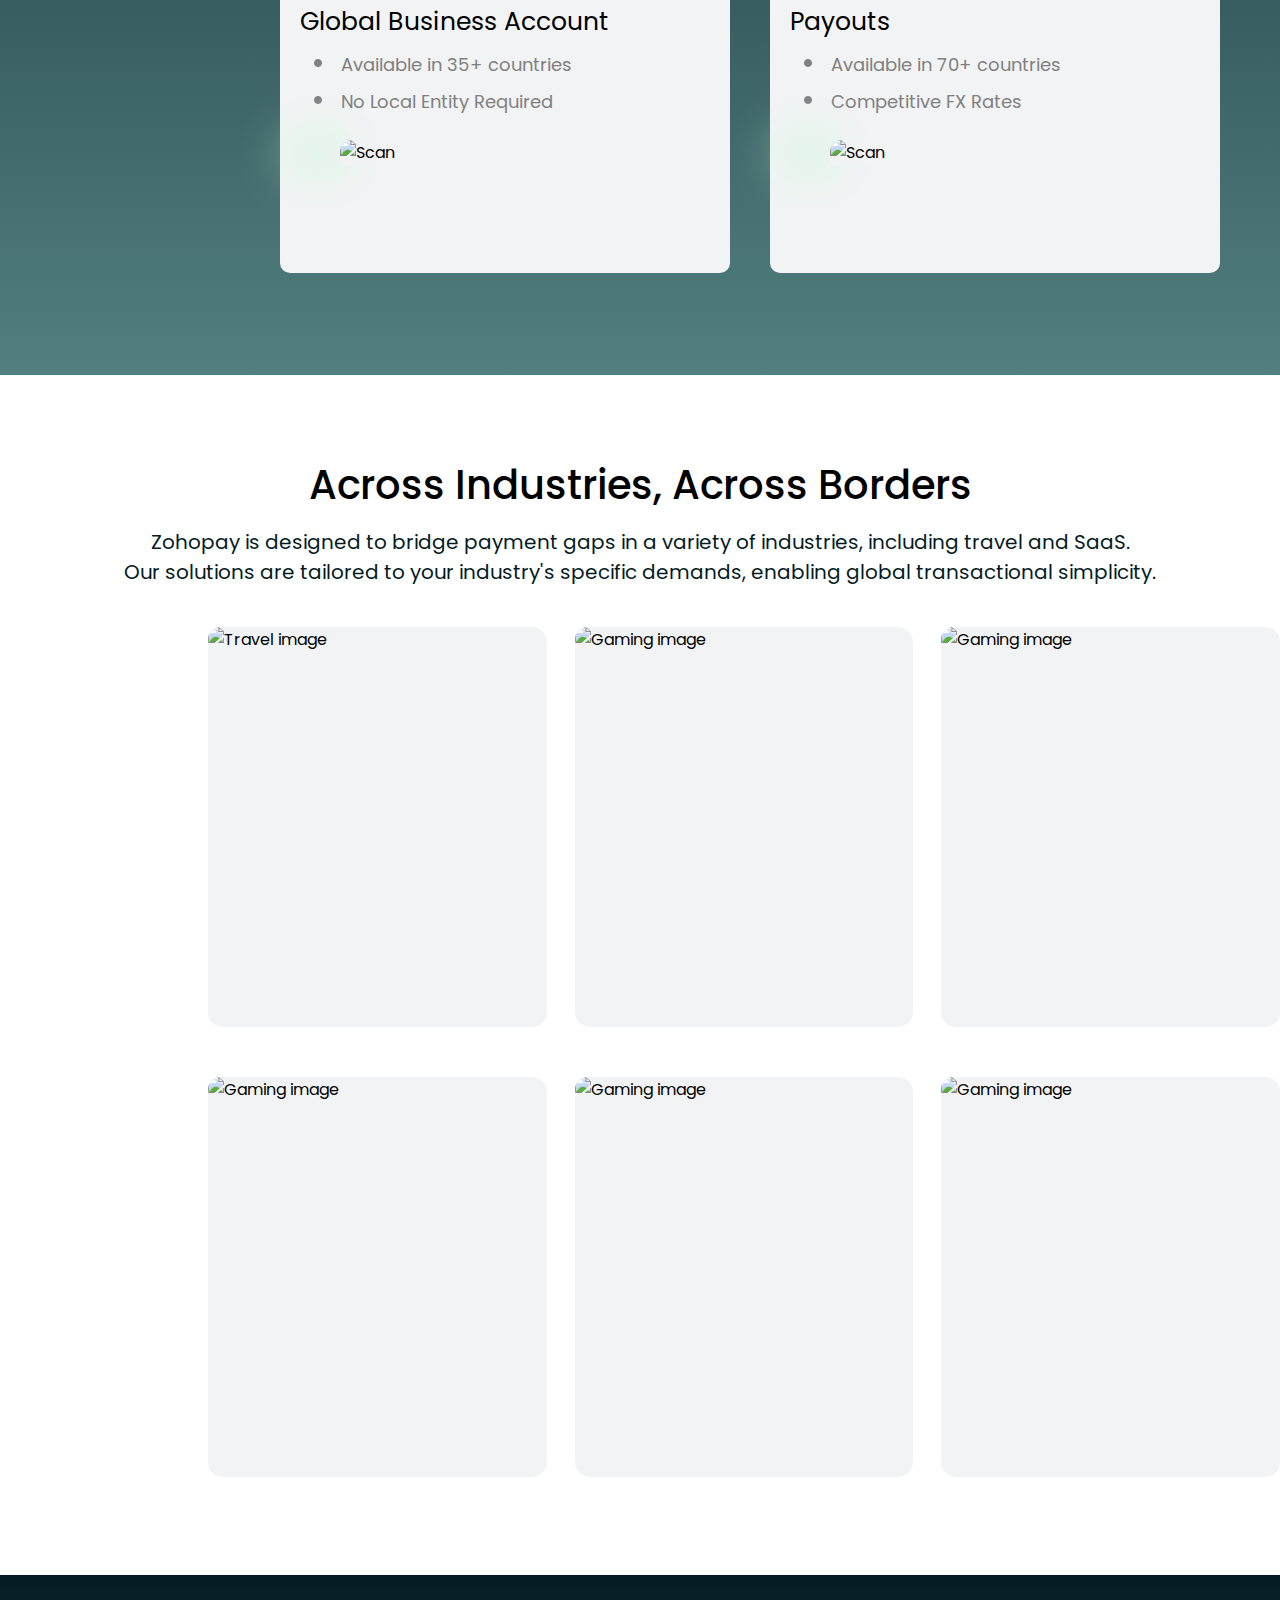
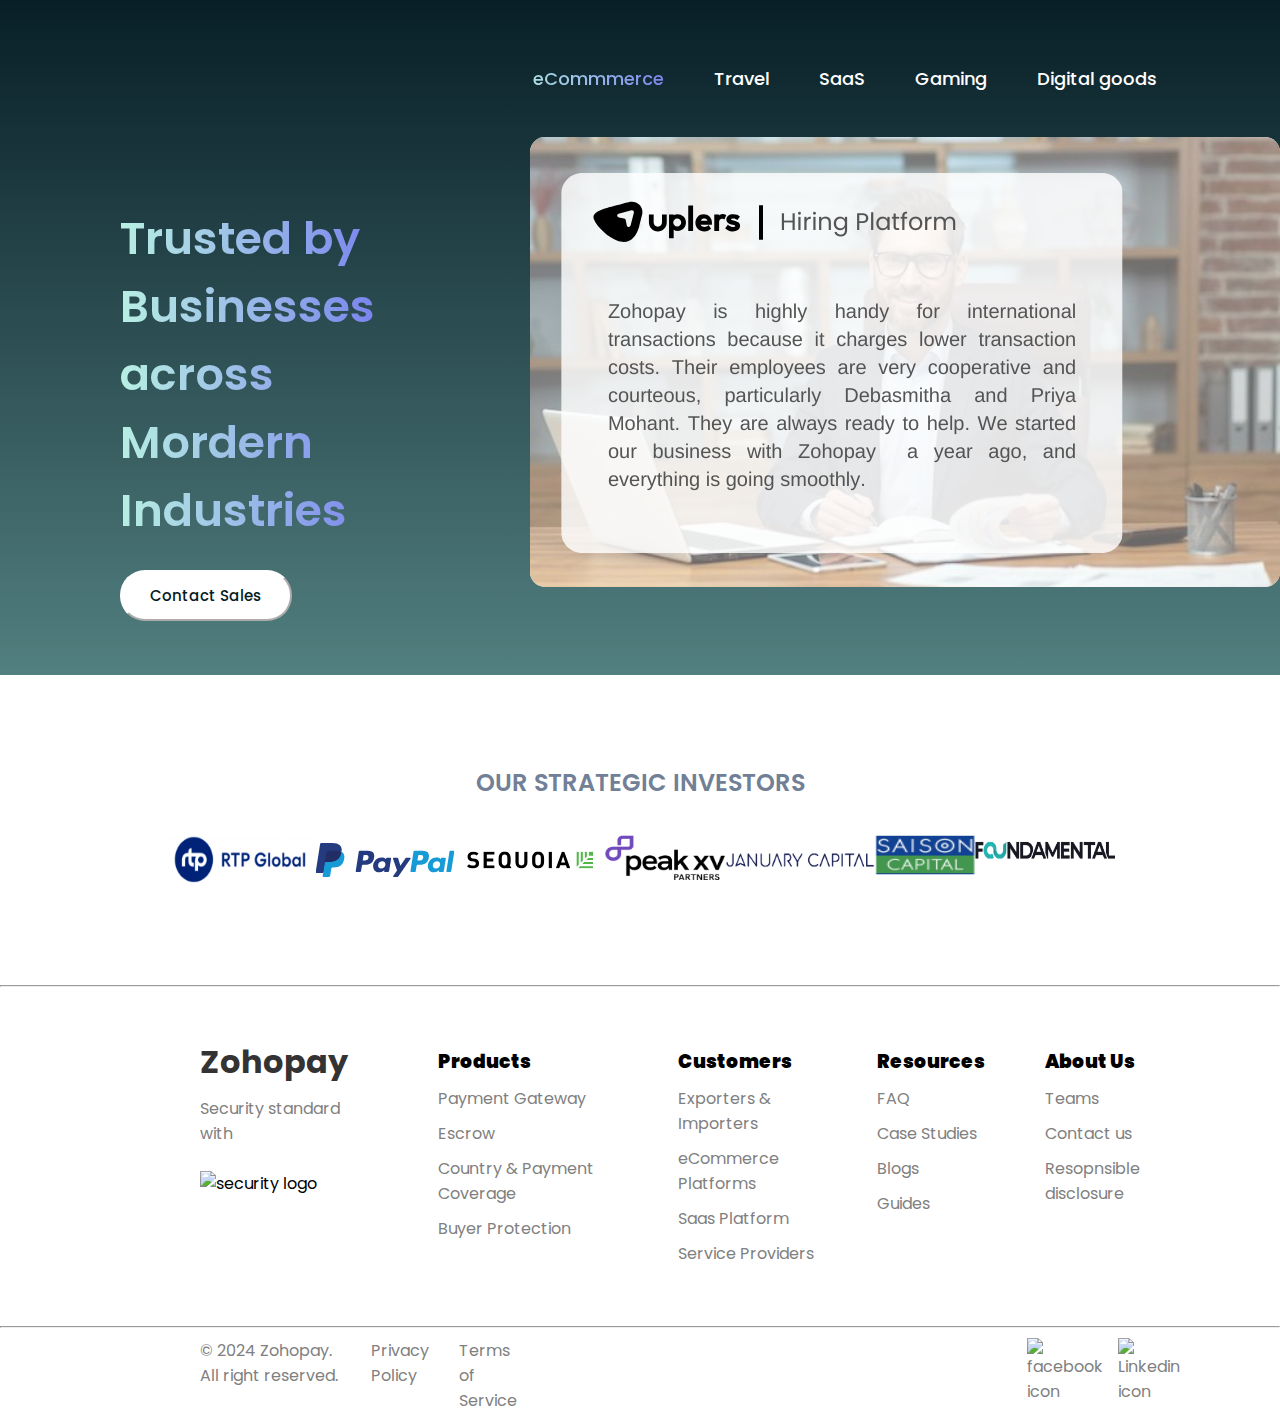
==== commit ad78fe32: "Completed these pages" ====
--- a/index.html
+++ b/index.html
@@ -33,7 +33,9 @@
         </ul>
         <div class="aligningbutton">
           <div class="btn-text-center">
-            <button type="button" class="loginbutton">LOGIN</button>
+            <a href="login.html"
+              ><button type="button" class="loginbutton">LOGIN</button></a
+            >
           </div>
         </div>
       </div>
@@ -60,7 +62,9 @@
           </div>
           <div class="ee">
             <div class="btn-text-center">
-              <button type="button" class="loginbutton1">Sign Up</button>
+              <a href="Signup.html"
+                ><button type="button" class="loginbutton1">Sign Up</button></a
+              >
             </div>
             <div class="btn-text-center" id="tt">
               <button type="button" class="contactus2">Get started</button>
--- a/style.css
+++ b/style.css
@@ -12,18 +12,13 @@
 }
 /* Nav bar  */
 .backgroundheader {
-  background-color: #26536b;
-  padding-left: 30px;
-  padding-top: 20px;
-  padding-bottom: 13px;
-  padding-right: 30px;
+  background-color: #0b3747;
+  padding: 20px 30px 9px 30px;
+  box-shadow: 3px 3px 12px #ffffff;
 }
 .backgroundheaderindex {
   background-color: #ffffff;
-  padding-left: 30px;
-  padding-top: 20px;
-  padding-bottom: 9px;
-  padding-right: 30px;
+  padding: 20px 30px 9px 30px;
   box-shadow: 3px 3px 12px #cccbc8;
 }
 .givecol {
@@ -34,6 +29,14 @@
 }
 .logoname {
   color: #333333;
+  padding-top: 1px;
+}
+.logoname1 {
+  color: #333333;
+  padding-top: 1px;
+}
+.logoname2 {
+  color: white;
   padding-top: 1px;
 }
 .navtext {
@@ -59,36 +62,50 @@
   color: white;
 }
 
-a {
+a.yrt {
   color: #26536b;
   text-decoration: none;
   font-size: 15px;
 }
-a:hover {
+a.yrt:hover {
+  text-decoration: none;
+  color: grey;
+}
+a.yt1 {
+  color: #ffffff;
+  text-decoration: none;
+  font-size: 15px;
+}
+a.yt1:hover {
   text-decoration: none;
   color: grey;
 }
 /* login button  */
 .loginbutton {
-  color: #26536b;
-  padding-top: 8px;
-  padding-bottom: 8px;
-  font-size: 15px;
-  border-color: bl;
-  padding-left: 20px;
-  padding-right: 20px;
+  color: #0b3747;
+  padding: 12px 23px 12px 23px;
+  font-size: 15px;
+  font-weight: 600;
+  border-color: #0b3747;
   background-color: #ffffff;
+  cursor: pointer;
+  border-radius: 5px;
+}
+.loginbutton-1 {
+  color: #ffffff;
+  padding: 12px 23px 12px 23px;
+  font-size: 15px;
+  font-weight: 600;
+  border-color: #ffffff;
+  background-color: #0b3747;
   cursor: pointer;
   border-radius: 5px;
 }
 .loginbutton1 {
   color: #26536b;
-  padding-top: 12px;
-  padding-bottom: 12px;
-  font-size: 15px;
-  border-color: bl;
-  padding-left: 25px;
-  padding-right: 25px;
+  padding: 12px 25px 12px 25px;
+  font-size: 15px;
+  border-color: black;
   background-color: #ffffff;
   cursor: pointer;
   border-radius: 25px;
@@ -103,12 +120,10 @@
 /* contact us button */
 .contactus {
   color: white;
-  padding-top: 10px;
-  padding-bottom: 10px;
-  font-size: 15px;
-  border-color: #ffffff;
-  padding-left: 23px;
-  padding-right: 23px;
+  padding: 12px 23px 12px 23px;
+  font-size: 15px;
+  font-weight: 600;
+  border-color: #ffffff;
   background-image: linear-gradient(to right, #a5ea13, #2cadc6);
   cursor: pointer;
   border-radius: 5px;
@@ -146,6 +161,12 @@
   cursor: pointer;
   border-radius: 25px;
 }
+.rer {
+  background-color: #0b3747;
+  background-image: url(IMG/herobg.svg);
+  background-size: 30px 10px;
+  background-position: top 20px right 30px;
+}
 .aligningbutton {
   margin-left: 20%;
 }
@@ -155,20 +176,33 @@
 /* hero page */
 .heroalign {
   background-color: #0b3747;
-  /* height: 400px; */
-  width: 100%;
-  display: flex;
-  justify-content: space-evenly;
-  padding-top: 100px;
+  margin: 0px 200px 0px 180px;
+  padding: 100px 0px 0px 0px;
 }
 .mm {
   margin-left: 80px;
   background-color: white;
   display: flex;
 }
+.mm1 {
+  margin-left: 80px;
+  background-color: #0b3747;
+  display: flex;
+}
 .ff {
   font-size: 70px;
   font-weight: 600;
+}
+.ff1 {
+  font-size: 43px;
+  font-weight: 600;
+  color: white;
+}
+.ff2 {
+  font-weight: 600;
+  font-size: 25px;
+  margin-top: 20px;
+  color: #b1ef00;
 }
 .lo {
   height: 1100px;
@@ -179,6 +213,34 @@
   height: 1200px;
   background-image: white;
 }
+.tyt {
+  height: 220px;
+}
+.yte {
+  display: flex;
+  justify-content: space-evenly;
+
+  margin: 90px 100px 50px 120px;
+}
+.circle {
+  width: 30px;
+  height: 30px;
+  background-image: linear-gradient(to right, #a5ea13, #2cadc6);
+  border-radius: 50%; /* This property makes the div round */
+  overflow: hidden;
+  display: flex; /* Use flexbox for centering */
+  justify-content: center; /* Center horizontally */
+  align-items: center; /* Center vertically */
+}
+.circle img {
+  width: 75%; /* This makes sure the image fills the entire circle */
+}
+.yuy {
+  color: #26536b;
+  font-size: 17px;
+  font-weight: 600;
+}
+
 .lo2 {
   height: 1200px;
   background-image: white;
@@ -270,9 +332,7 @@
 
 .heroalign1 {
   background-color: white;
-  margin-top: 100px;
-  margin-left: 180px;
-  margin-right: 200px;
+  margin: 100px 200px 0px 180px;
 }
 
 #herotext {
@@ -308,6 +368,25 @@
 .hero2 {
   background-color: EDF8FC;
 }
+.imgb {
+  width: 300px;
+  height: 135px;
+  border-radius: 12px 12px 0px 0px;
+  margin-left: 70px;
+}
+.imgc {
+  width: 390px;
+  height: 135px;
+  border-radius: 12px 12px 0px 0px;
+  margin-left: 60px;
+}
+.shadow-left-right {
+  box-shadow: 50px 0px 50px #c9fbdd, -50px 0px 50px #c9fbdd;
+}
+.shadow-left {
+  box-shadow: -50px 0px 50px #c9fbdd;
+}
+
 .qw {
   height: 300px;
   width: 450px;
@@ -385,14 +464,14 @@
   background-clip: text;
   color: transparent;
 }
-.lo1 {
-  height: 1200px;
+.lo5 {
+  height: 500px;
   background-image: white;
 }
 .yty {
   text-align: center;
   color: #718096;
-  margin-top: 100px;
+  margin-top: 90px;
 }
 .trt {
   font-weight: 600;
@@ -400,6 +479,76 @@
 .tyu {
   display: flex;
   justify-content: space-between;
-  margin: 35px 150px 110px 150px;
+  margin: 35px 150px 100px 150px;
   padding: 0px 15px 0px 15px;
 }
+.ghg {
+  display: flex;
+  padding: 50px 100px 60px 200px;
+}
+.ghg1 {
+  display: flex;
+  padding: 10px 100px 10px 200px;
+  color: grey;
+}
+
+.hy {
+  padding: 10px 0px 0px 90px;
+}
+.hy1 {
+  padding: 10px 0px 0px 60px;
+}
+.hy2 {
+  padding: 10px 0px 0px 60px;
+}
+.hy3 {
+  padding: 10px 0px 0px 60px;
+}
+.ssd {
+  padding-top: 10px;
+  color: grey;
+}
+.dd {
+  padding-left: 30px;
+}
+.bgcolorr {
+  background-color: #f1f5f9;
+}
+.alignhead {
+  display: flex;
+  justify-content: center;
+}
+.alignhead1 {
+  display: flex;
+  justify-content: center;
+}
+.align-text {
+  padding: 70px 0px 60px 0px;
+  font-weight: 600;
+  font-size: 28px;
+}
+.ypoi {
+  border-radius: 20px;
+  background-color: white;
+  display: flex;
+  flex-direction: column;
+  justify-content: center;
+  align-items: center;
+  margin-bottom: 80px;
+  margin-left: 45px;
+  margin-right: 45px;
+}
+.img5 {
+  padding: 20px 90px;
+}
+.img6 {
+  padding: 50px 120px 10px 120px;
+}
+.try {
+  background-color: #0b3747;
+  color: white;
+  border-radius: 30px;
+  width: 55%;
+  height: 50px;
+  margin-bottom: 20px;
+}
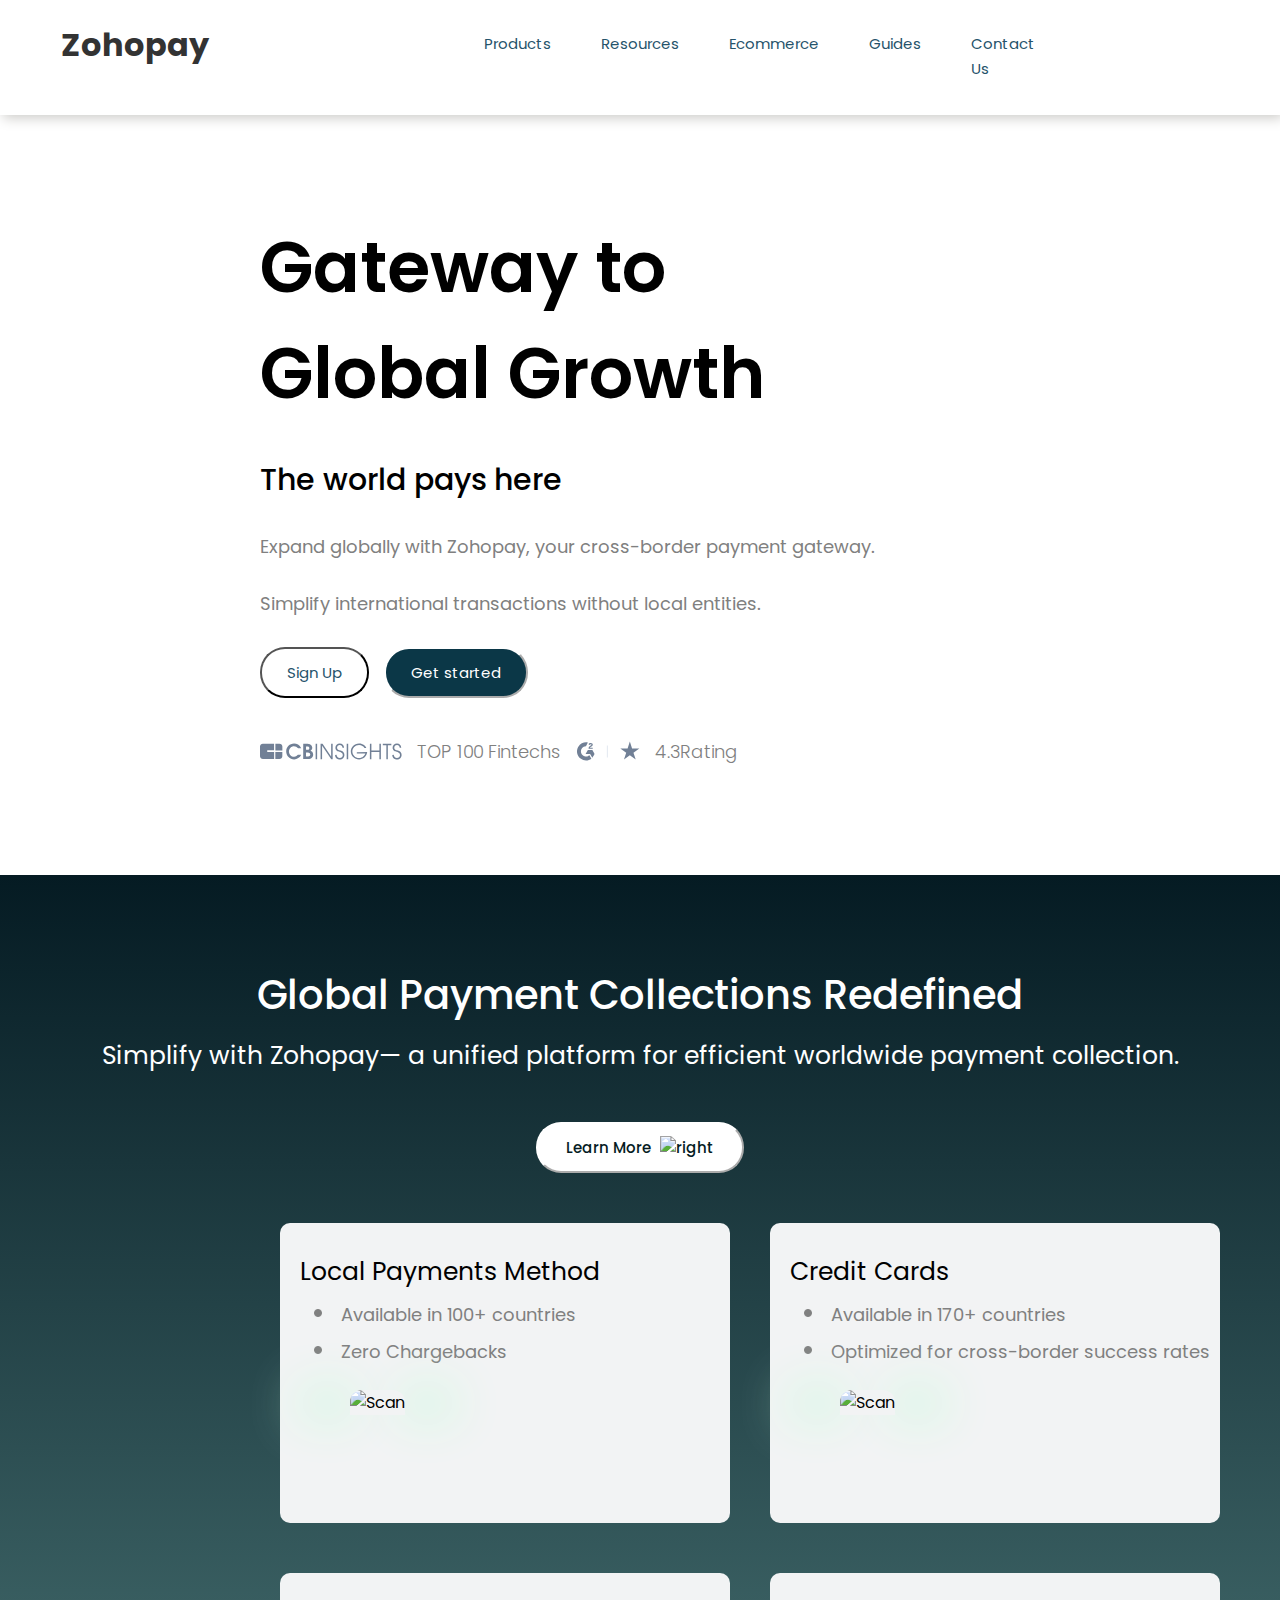
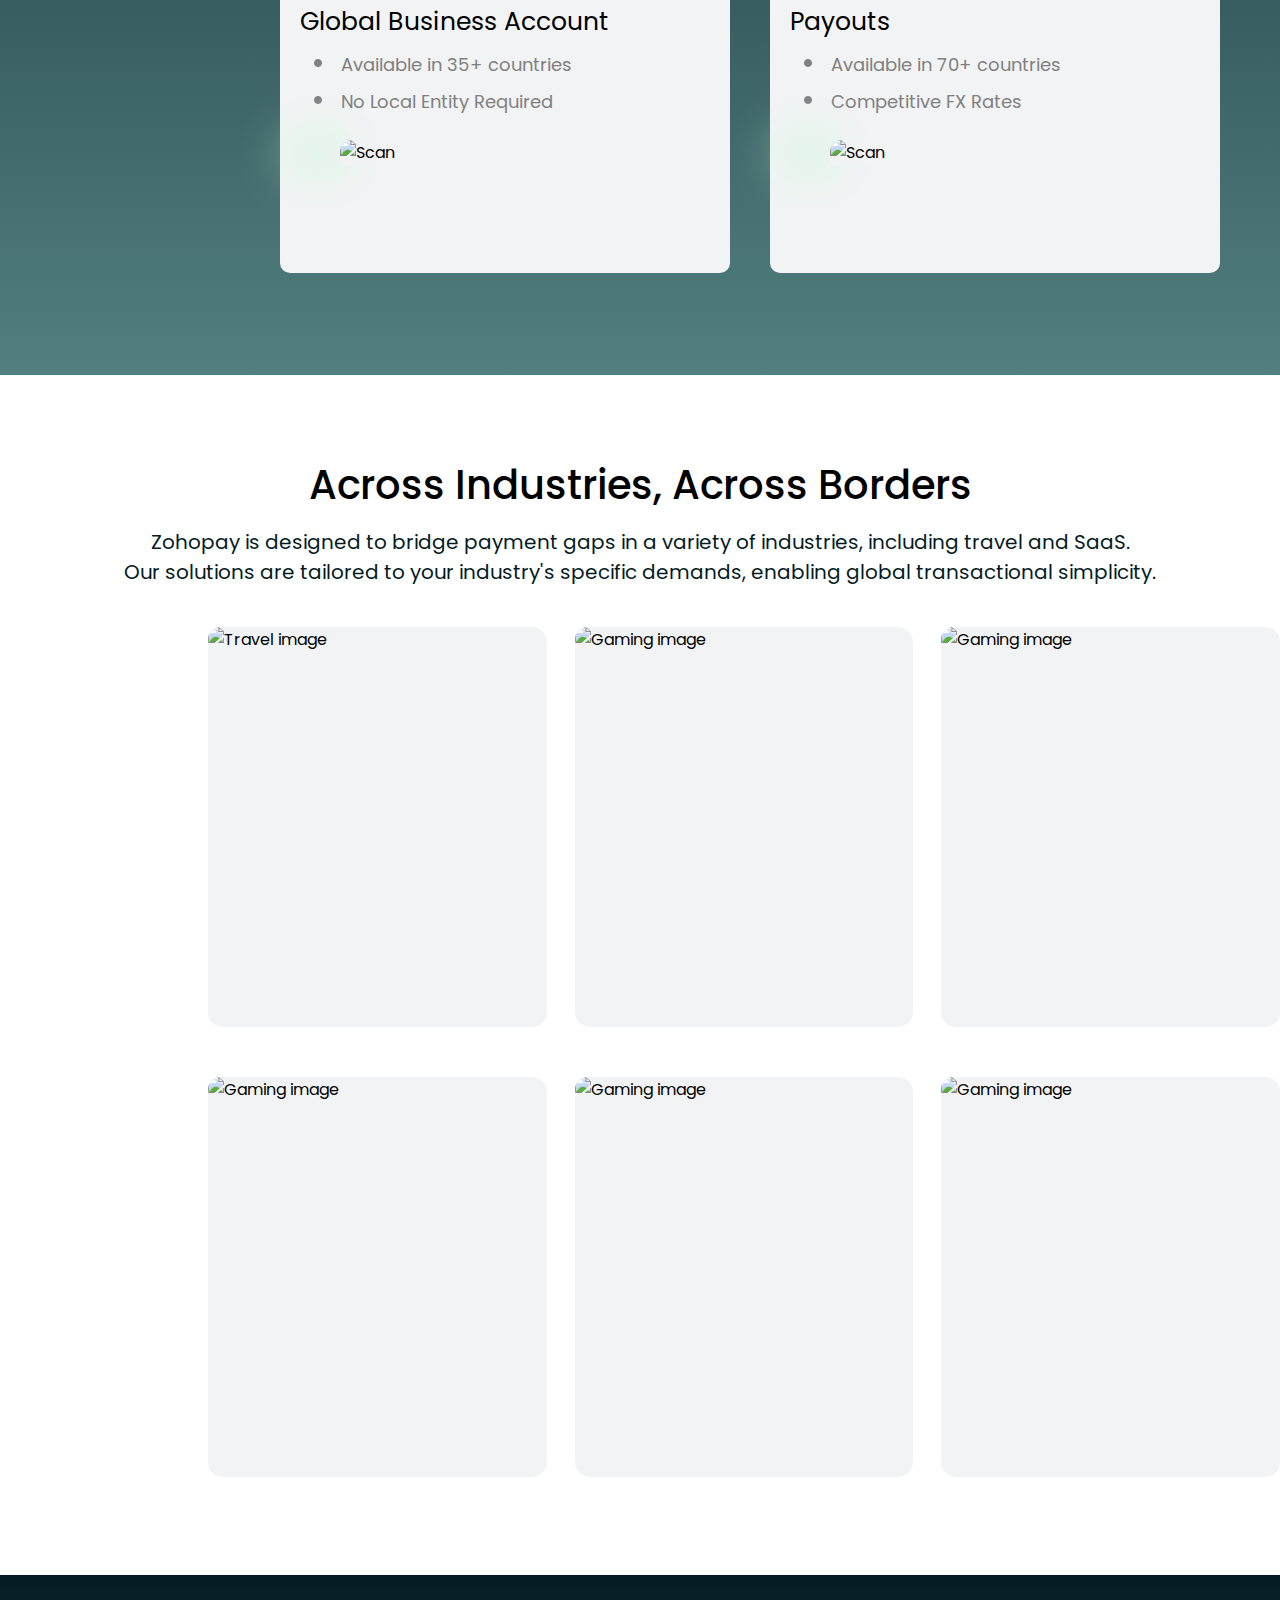
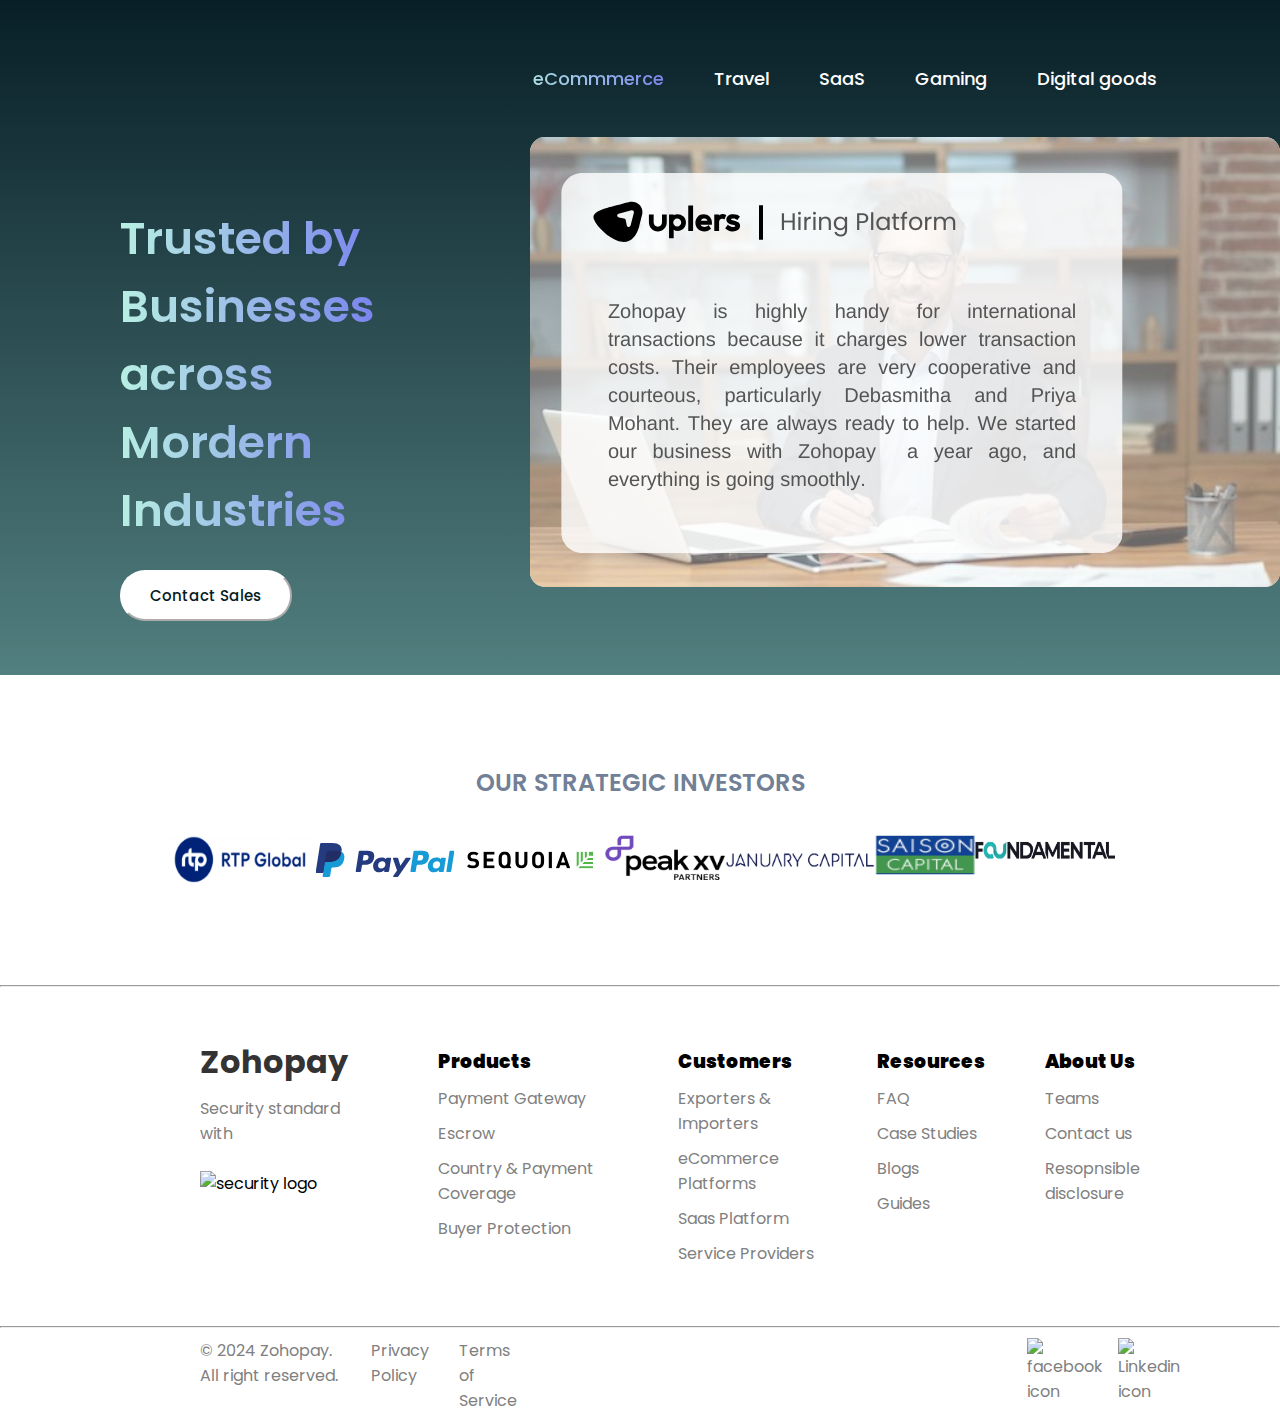
==== commit 3fe82289: "Complete page" ====
--- a/index.html
+++ b/index.html
@@ -25,7 +25,7 @@
             <a class="yrt" href="ecommerce.html">Ecommerce</a>
           </li>
           <li class="nav_menu">
-            <a class="yrt" href="pricing.html">Pricing</a>
+            <a class="yrt" href="pricing.html">Guides</a>
           </li>
           <li class="nav_menu">
             <a class="yrt" href="contactus.html">Contact Us</a>
--- a/style.css
+++ b/style.css
@@ -552,3 +552,20 @@
   height: 50px;
   margin-bottom: 20px;
 }
+.iuiii {
+  width: 100%;
+  height: 300px;
+  background-color: #0b3747;
+  color: white;
+}
+.lopp {
+  display: flex;
+  justify-content: center;
+  text-align: center;
+  flex-direction: column;
+  padding-top: 80px;
+}
+.uytre {
+  font-size: 29px;
+  font-weight: 600;
+}
